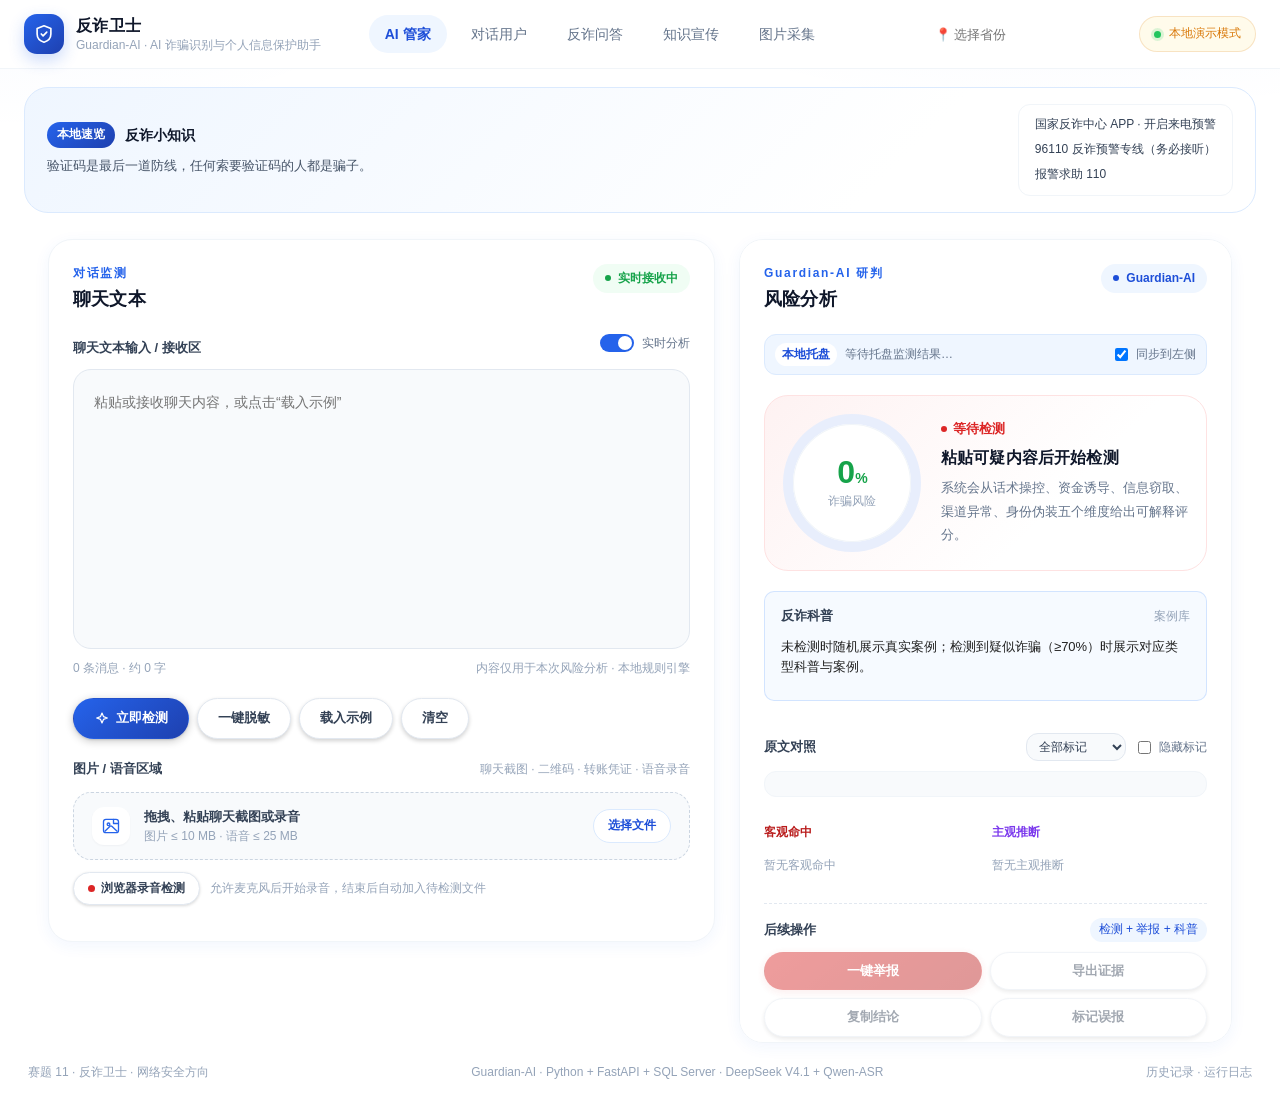
==== HTML+CSS/html/index.html @ f3ba3c8a "fix: 科普板块文字改为黑色微软雅黑,解决浅色背景白字不可读 - science-block 全部文字改用 Microsoft YaHei 黑色系(#222/#333/#444); - 案例区背景调" ====
<!DOCTYPE html>
<html lang="zh-CN">
<head>
  <meta charset="UTF-8" />
  <meta name="viewport" content="width=device-width, initial-scale=1.0" />
  <meta name="description" content="反诈卫士：面向青年与市民的 AI 诈骗识别助手，支持文本、图片、语音多模态风险研判、每日案例、反诈问答与知识宣传。" />
  <title>反诈卫士 · Guardian-AI 诈骗识别与个人信息保护助手</title>
  <link rel="stylesheet" href="../css/style.css?v=1.5.2" />
</head>

<body>
  <h1 class="visually-hidden">反诈卫士 · 诈骗风险监测与防骗学习平台</h1>

  <!-- ==================== 顶部导航栏 ==================== -->
  <header class="site-header">
    <div class="site-header__inner">
      <a class="brand" href="index.html" aria-label="反诈卫士首页">
        <span class="brand__logo" aria-hidden="true">
          <svg viewBox="0 0 24 24" fill="none" stroke="currentColor" stroke-width="1.8"
            stroke-linecap="round" stroke-linejoin="round">
            <path d="M12 3 4.5 6v6c0 4.2 3.1 7.6 7.5 9 4.4-1.4 7.5-4.8 7.5-9V6L12 3Z" />
            <path d="m9 12 2 2 4-4" />
          </svg>
        </span>
        <span class="brand__text">
          <span class="brand__name">反诈卫士</span>
          <span class="brand__slogan">Guardian-AI · AI 诈骗识别与个人信息保护助手</span>
        </span>
      </a>

      <nav class="site-nav" aria-label="主导航">
        <a class="site-nav__link site-nav__link--active" href="#monitor" data-view-link="monitor" aria-current="page">AI 管家</a>
        <a class="site-nav__link" href="#contacts" data-view-link="contacts">对话用户</a>
        <a class="site-nav__link" href="#quiz" data-view-link="quiz">反诈问答</a>
        <a class="site-nav__link" href="#knowledge" data-view-link="knowledge">知识宣传</a>
        <a class="site-nav__link" href="#images" data-view-link="images">图片采集</a>
      </nav>

      <div class="region-picker" id="region-picker">
        <input class="region-picker__input" id="region-select" list="province-list"
          placeholder="📍 选择省份" autocomplete="off" />
        <datalist id="province-list"></datalist>
        <button class="region-picker__badge is-hidden" id="region-badge" type="button" title="点击重新选择">
          <span id="region-badge-text"></span>
          <span class="region-picker__close" aria-hidden="true">✕</span>
        </button>
      </div>

      <p class="guard-status" id="guard-status">
        <span class="guard-status__dot" aria-hidden="true"></span>
        <span id="guard-status-text">实时防护中</span>
      </p>
    </div>
  </header>

  <!-- ==================== 本地反诈速览条 ==================== -->
  <section class="local-brief" aria-label="本地反诈速览">
    <div class="local-brief__inner">
      <div class="local-brief__main">
        <p class="local-brief__title">
          <span class="local-brief__badge">本地速览</span>
          <span id="local-brief-title">反诈小知识</span>
        </p>
        <p class="local-brief__desc" id="local-brief-content">正在加载反诈小知识…</p>
      </div>
      <ul class="local-brief__channels" aria-label="预警与求助渠道">
        <li>国家反诈中心 APP · 开启来电预警</li>
        <li>96110 反诈预警专线（务必接听）</li>
        <li>报警求助 110</li>
      </ul>
    </div>
  </section>

  <main class="page-main">
    <!-- ==================== 视图一：AI 管家 · 实时监测台 ==================== -->
    <section class="view is-active" id="view-monitor" aria-labelledby="chat-title">
      <div class="workspace">
        <!-- 左侧：聊天文本与图片/语音输入区 -->
        <section class="panel panel--input" aria-labelledby="chat-title">
          <header class="panel__header">
            <div class="panel__heading">
              <p class="panel__eyebrow">对话监测</p>
              <h2 class="panel__title" id="chat-title">聊天文本</h2>
            </div>
            <p class="chip chip--live">
              <span class="chip__dot" aria-hidden="true"></span>
              实时接收中
            </p>
          </header>

          <div class="chat-field">
            <div class="chat-field__meta">
              <label class="chat-field__label" for="chat-text">聊天文本输入 / 接收区</label>
              <label class="switch" for="auto-analyze">
                <input type="checkbox" id="auto-analyze" checked />
                <span class="switch__track" aria-hidden="true"></span>
                <span class="switch__text">实时分析</span>
              </label>
            </div>

            <textarea class="chat-field__input" id="chat-text" spellcheck="false" aria-describedby="chat-tips" placeholder="粘贴或接收聊天内容，或点击“载入示例”"></textarea>

            <div class="chat-field__footer" id="chat-tips">
              <span id="chat-stats">0 条消息 · 约 0 字</span>
              <span>内容仅用于本次风险分析 · 本地规则引擎</span>
            </div>
          </div>

          <div class="input-actions">
            <button class="btn btn--primary" id="analyze-btn" type="button">
              <svg viewBox="0 0 24 24" fill="none" stroke="currentColor" stroke-width="1.8"
                stroke-linecap="round" stroke-linejoin="round" aria-hidden="true">
                <path d="m12 3 2.2 5.4L20 10.5l-5.8 2.1L12 18l-2.2-5.4L4 10.5l5.8-2.1L12 3Z" />
              </svg>
              立即检测
            </button>
            <button class="btn btn--ghost" id="mask-btn" type="button" title="替换文本中的手机号、身份证、银行卡等敏感信息">
              一键脱敏
            </button>
            <button class="btn btn--ghost" id="demo-btn" type="button">载入示例</button>
            <button class="btn btn--ghost" id="clear-btn" type="button">清空</button>
          </div>

          <div class="media-field">
            <div class="media-field__head">
              <h3 class="media-field__title">图片 / 语音区域</h3>
              <p class="media-field__hint">聊天截图 · 二维码 · 转账凭证 · 语音录音</p>
            </div>

            <div class="uploader" id="uploader" tabindex="0" role="button"
              aria-label="上传图片或语音，支持拖拽、粘贴和点击选择">
              <input type="file" id="file-input" class="visually-hidden" multiple
                accept=".png,.jpg,.jpeg,.webp,.gif,.bmp,.mp3,.wav,.m4a,.aac,.ogg,.webm,.flac,.amr" />
              <span class="uploader__icon" aria-hidden="true">
                <svg viewBox="0 0 24 24" fill="none" stroke="currentColor" stroke-width="1.6"
                  stroke-linecap="round" stroke-linejoin="round">
                  <rect x="3" y="4" width="18" height="16" rx="3" />
                  <circle cx="9" cy="10" r="1.6" />
                  <path d="m5 18 5.5-5.5a2 2 0 0 1 2.8 0L19 18" />
                  <path d="M15 4v5h5" />
                </svg>
              </span>
              <span class="uploader__text">
                <strong>拖拽、粘贴聊天截图或录音</strong>
                <small>图片 ≤ 10 MB · 语音 ≤ 25 MB</small>
              </span>
              <span class="uploader__action" aria-hidden="true">选择文件</span>
            </div>

            <div class="record-row">
              <button class="btn btn--ghost btn--sm" id="record-btn" type="button">
                <span class="record-dot" aria-hidden="true"></span>
                浏览器录音检测
              </button>
              <span class="record-tip" id="record-tip">允许麦克风后开始录音，结束后自动加入待检测文件</span>
            </div>

            <div class="media-grid" id="media-grid"></div>
          </div>
        </section>

        <!-- 右侧：实时风险分析区 -->
        <aside class="panel panel--analysis" aria-labelledby="analysis-title">
          <header class="panel__header">
            <div class="panel__heading">
              <p class="panel__eyebrow">Guardian-AI 研判</p>
              <h2 class="panel__title" id="analysis-title">风险分析</h2>
            </div>
            <p class="chip chip--ai" id="engine-chip">
              <span class="chip__dot" aria-hidden="true"></span>
              <span id="engine-chip-text">Guardian-AI</span>
            </p>
          </header>

          <div class="monitor-sync-bar" id="monitor-sync-bar">
            <span class="monitor-sync-bar__label">本地托盘</span>
            <span class="monitor-sync-bar__text" id="monitor-sync-text">等待托盘监测结果…</span>
            <label class="contract-toggle">
              <input type="checkbox" id="monitor-sync-toggle" checked />
              同步到左侧
            </label>
          </div>

          <div class="risk-overview" id="risk-overview">
            <div class="risk-ring risk-ring--low" id="risk-ring" role="img" aria-label="综合诈骗风险 0%">
              <div class="risk-ring__inner">
                <strong class="risk-ring__value" id="risk-score">0<span>%</span></strong>
                <span class="risk-ring__label">诈骗风险</span>
              </div>
            </div>

            <div class="risk-summary">
              <p class="risk-summary__level" id="risk-level">
                <span class="risk-summary__dot" aria-hidden="true"></span>
                <span id="risk-level-text">等待检测</span>
              </p>
              <h3 class="risk-summary__title" id="risk-title">粘贴可疑内容后开始检测</h3>
              <p class="risk-summary__desc" id="risk-desc">
                系统会从话术操控、资金诱导、信息窃取、渠道异常、身份伪装五个维度给出可解释评分。
              </p>
            </div>
          </div>

          <section class="analysis-block science-block" id="science-block" aria-labelledby="science-title">
            <div class="analysis-block__head">
              <h3 class="analysis-block__title" id="science-title">反诈科普</h3>
              <span class="analysis-block__count" id="science-count">案例库</span>
            </div>
            <div id="science-content">
              <p class="science-block__overview" id="science-overview">未检测时随机展示真实案例；检测到疑似诈骗（≥70%）时展示对应类型科普与案例。</p>
              <div id="science-cases"></div>
            </div>
          </section>

          <section class="analysis-block" aria-labelledby="contract-title">
            <div class="analysis-block__head">
              <h3 class="analysis-block__title" id="contract-title">原文对照</h3>
              <div class="contract-tools">
                <select class="form-select form-select--compact" id="contract-filter" aria-label="筛选标记类型">
                  <option value="all">全部标记</option>
                  <option value="rule">客观命中</option>
                  <option value="ai">主观推断</option>
                </select>
                <label class="contract-toggle">
                  <input type="checkbox" id="hide-markers" />
                  隐藏标记
                </label>
              </div>
            </div>
            <div class="raw-text" id="raw-text">检测后在这里显示完整原文与标记。</div>
            <div class="contract-grid">
              <div>
                <h4 class="contract-subtitle">客观命中</h4>
                <ul class="contract-list" id="hit-list"><li class="empty-inline">暂无客观命中</li></ul>
              </div>
              <div>
                <h4 class="contract-subtitle contract-subtitle--inference">主观推断</h4>
                <ul class="contract-list" id="inference-list"><li class="empty-inline">暂无主观推断</li></ul>
              </div>
            </div>
          </section>

          <section class="action-block" aria-labelledby="actions-title">
            <div class="analysis-block__head">
              <h3 class="analysis-block__title" id="actions-title">后续操作</h3>
              <span class="action-block__badge">检测 + 举报 + 科普</span>
            </div>
            <div class="action-grid">
              <button class="btn btn--danger" id="report-btn" type="button" disabled>一键举报</button>
              <button class="btn" id="export-btn" type="button" disabled>导出证据</button>
              <button class="btn" id="copy-btn" type="button" disabled>复制结论</button>
              <button class="btn btn--ghost" id="feedback-btn" type="button" disabled>标记误报</button>
            </div>
            <p class="field-note">
              举报不会自动向官方平台提交，而是生成结构化举报材料，便于复制到 12321、国家反诈中心 App 或交给民警。
              <a class="inline-link" href="history.html">查看检测记录 →</a>
            </p>
          </section>

          <section class="analysis-block" aria-labelledby="dimensions-title">
            <div class="analysis-block__head">
              <h3 class="analysis-block__title" id="dimensions-title">Guardian-AI 评分</h3>
              <span class="analysis-block__count">满分 100</span>
            </div>
            <ul class="dimension-list" id="dimension-list">
              <li class="dimension">
                <span class="dimension__name">等待检测</span>
                <span class="dimension__bar"><i style="width: 0%"></i></span>
                <span class="dimension__score">0</span>
              </li>
            </ul>
            <p class="field-note is-hidden" id="dimension-note"></p>
          </section>

          <section class="analysis-block" aria-labelledby="keywords-title">
            <div class="analysis-block__head">
              <h3 class="analysis-block__title" id="keywords-title">高危词汇</h3>
              <span class="analysis-block__count" id="keyword-count">0 项命中</span>
            </div>
            <ul class="tag-list" id="keyword-list">
              <li class="empty-inline">暂未命中高危词汇</li>
            </ul>
          </section>

          <section class="analysis-block" aria-labelledby="images-title">
            <div class="analysis-block__head">
              <h3 class="analysis-block__title" id="images-title">多模态研判</h3>
              <span class="analysis-block__count" id="image-count">0 项</span>
            </div>
            <ul class="risk-media" id="risk-media">
              <li class="empty-inline">上传文件后展示多模态研判结果</li>
            </ul>
          </section>

          <section class="analysis-block is-hidden" id="cross-image-section" aria-labelledby="cross-image-title">
            <div class="analysis-block__head">
              <h3 class="analysis-block__title" id="cross-image-title">多图关联分析</h3>
              <span class="analysis-block__count" id="cross-image-count">0 张</span>
            </div>
            <p class="cross-image-summary" id="cross-image-summary"></p>
            <ul class="cross-image-list" id="cross-image-list"></ul>
          </section>

          <section class="analysis-block" aria-labelledby="evidence-title">
            <div class="analysis-block__head">
              <h3 class="analysis-block__title" id="evidence-title">风险证据</h3>
              <span class="analysis-block__count" id="evidence-count">0 条</span>
            </div>
            <ul class="evidence-list" id="evidence-list">
              <li class="empty-inline">检测后在这里展示命中原文与风险权重</li>
            </ul>
          </section>

          <section class="analysis-block is-hidden" id="pii-section" aria-labelledby="pii-title">
            <div class="analysis-block__head">
              <h3 class="analysis-block__title" id="pii-title">个人信息暴露</h3>
              <span class="analysis-block__count" id="pii-count">0 处</span>
            </div>
            <div class="privacy-alert">
              <strong>建议立即脱敏</strong>
              <span>以下敏感信息已经打码展示，可点击“一键脱敏”从输入框中替换。</span>
            </div>
            <ul class="pii-list" id="pii-list"></ul>
          </section>

          <section class="analysis-block is-hidden" id="link-section" aria-labelledby="links-title">
            <div class="analysis-block__head">
              <h3 class="analysis-block__title" id="links-title">可疑链接</h3>
              <span class="analysis-block__count" id="link-count">0 条</span>
            </div>
            <ul class="link-list" id="link-list"></ul>
          </section>

          <section class="analysis-block" aria-labelledby="suggestions-title">
            <div class="analysis-block__head">
              <h3 class="analysis-block__title" id="suggestions-title">处置建议</h3>
              <span class="analysis-block__count" id="suggestion-count">0 条</span>
            </div>
            <ol class="suggestion-list" id="suggestion-list">
              <li class="empty-inline">检测后给出针对性处置建议</li>
            </ol>
          </section>
        </aside>
      </div>
    </section>

    <!-- ==================== 视图三：反诈问答 ==================== -->
    <section class="view" id="view-quiz" aria-labelledby="quiz-title">
      <div class="page-head">
        <div class="page-head__heading">
          <p class="panel__eyebrow">反诈问答</p>
          <h2 class="panel__title" id="quiz-title">测一测你的防骗判断力</h2>
        </div>
        <p class="chip chip--live">
          <span class="chip__dot" aria-hidden="true"></span>
          5 道情景题 · 即时解析
        </p>
      </div>

      <div class="quiz-layout">
        <div class="panel quiz-panel">
          <div class="quiz-progress" id="quiz-progress"></div>
          <div id="quiz-list"></div>

          <div class="quiz-result" id="quiz-result" hidden>
            <p class="quiz-result__score" id="quiz-score"></p>
            <p class="quiz-result__level" id="quiz-level"></p>
            <p class="quiz-result__desc" id="quiz-desc"></p>
            <button class="btn btn--primary" type="button" id="quiz-restart">重新作答</button>
          </div>
        </div>

        <aside class="panel daily-side">
          <h3 class="panel__title daily-side__title">答题要点速记</h3>
          <ul class="side-list">
            <li class="side-list__item"><strong>不轻信</strong><p>陌生来电、私信中的身份与福利先核实。</p></li>
            <li class="side-list__item"><strong>不透露</strong><p>验证码、密码、身份证号、银行卡号不告诉他人。</p></li>
            <li class="side-list__item"><strong>不转账</strong><p>未经当面/电话核实的转账、垫付一律拒绝。</p></li>
            <li class="side-list__item"><strong>多核实</strong><p>通过官方渠道、96110 或社区民警二次确认。</p></li>
          </ul>
        </aside>
      </div>
    </section>

    <!-- ==================== 视图四：知识宣传 ==================== -->
    <section class="view" id="view-knowledge" aria-labelledby="knowledge-title">
      <div class="page-head">
        <div class="page-head__heading">
          <p class="panel__eyebrow">知识宣传</p>
          <h2 class="panel__title" id="knowledge-title">常见电信网络诈骗类型图谱</h2>
        </div>
        <p class="chip chip--ai">
          <span class="chip__dot" aria-hidden="true"></span>
          手法拆解 · 防范要点
        </p>
      </div>

      <div class="knowledge-grid" id="knowledge-grid"></div>

      <section class="panel province-panel" aria-labelledby="province-cases-title">
        <div class="province-panel__head">
          <div>
            <p class="panel__eyebrow">分省案例</p>
            <h3 class="province-panel__title" id="province-cases-title">看看你所在省份的真实案例</h3>
          </div>
          <select class="form-select province-select" id="province-select" aria-label="选择省份">
            <option value="">全部省份</option>
          </select>
        </div>
        <div class="province-case-list" id="province-case-list">
          <p class="empty-inline">正在读取分省案例…</p>
        </div>
      </section>

      <div class="knowledge-footer">
        <div class="panel principle-card">
          <h3 class="principle-card__title">牢记防骗“三不一多”</h3>
          <ul class="principle-list">
            <li>未知链接不点击</li>
            <li>陌生来电不轻信</li>
            <li>个人信息不透露</li>
            <li>转账汇款多核实</li>
          </ul>
        </div>
        <div class="panel principle-card principle-card--channels">
          <h3 class="principle-card__title">预警与求助渠道</h3>
          <ul class="principle-list principle-list--channels">
            <li>96110 反诈预警专线：接到来电请务必接听</li>
            <li>国家反诈中心 APP：开启来电预警，举报可疑信息</li>
            <li>110 报警：发现被骗立即报警并保留证据</li>
            <li>12321：举报垃圾短信、诈骗链接与不良信息</li>
          </ul>
        </div>
      </div>
    </section>

    <!-- ==================== 视图五：图片采集 ==================== -->
    <section class="view" id="view-contacts" aria-labelledby="contacts-title">
      <div class="page-head">
        <div class="page-head__heading">
          <p class="panel__eyebrow">对话用户</p>
          <h2 class="panel__title" id="contacts-title">按对方 ID 隔离的临时记录</h2>
          <p class="field-note">只保存可能含诈骗信息的当前聊天窗口数据；按对方 ID 独立存储，默认保存 1 天，可手动删除。</p>
        </div>
        <div class="contact-toolbar">
          <select class="form-select form-select--compact" id="contact-select" aria-label="选择对话用户">
            <option value="">选择更新到的用户</option>
          </select>
          <button class="btn btn--ghost btn--sm" id="refresh-contacts" type="button">刷新</button>
        </div>
      </div>
      <div class="contact-grid" id="contact-list"></div>
      <p class="empty-inline" id="contact-empty">还没有风险对话记录。</p>
    </section>

    <section class="view" id="view-images" aria-labelledby="images-title">
      <div class="page-head">
        <div class="page-head__heading">
          <p class="panel__eyebrow">图片采集</p>
          <h2 class="panel__title" id="images-title">已分析的图片</h2>
          <p class="field-note">每次图片分析完成后自动暂存到这里，仅保存在当前浏览器。</p>
        </div>
        <button class="btn btn--ghost btn--sm" id="clear-image-captures" type="button">清空采集</button>
      </div>
      <div class="image-capture-grid" id="image-capture-grid"></div>
      <p class="empty-inline" id="image-capture-empty">还没有采集到图片。上传图片或从模拟聊天发送图片后，会出现在这里。</p>
    </section>
  </main>

  <!-- ==================== 页脚 ==================== -->
  <footer class="site-footer">
    <p>赛题 11 · 反诈卫士 · 网络安全方向</p>
    <p>Guardian-AI · Python + FastAPI + SQL Server · DeepSeek V4.1 + Qwen-ASR</p>
    <p class="site-footer__links">
      <a href="history.html">历史记录</a>
      <span aria-hidden="true">·</span>
      <a href="logs.html">运行日志</a>
    </p>
  </footer>

  <!-- ==================== 举报弹窗 ==================== -->
  <div class="modal is-hidden" id="report-modal" role="dialog" aria-modal="true" aria-labelledby="report-modal-title">
    <div class="modal__backdrop" data-close="report-modal"></div>
    <div class="modal__panel">
      <header class="modal__header">
        <div>
          <p class="panel__eyebrow">生成举报材料</p>
          <h2 class="modal__title" id="report-modal-title">一键举报</h2>
        </div>
        <button class="icon-btn" type="button" data-close="report-modal" aria-label="关闭">×</button>
      </header>
      <div class="modal__body">
        <label class="form-label" for="report-channel">举报渠道</label>
        <select class="form-select" id="report-channel">
          <option value="12321">12321 网络不良与垃圾信息举报受理中心</option>
          <option value="110">拨打 110 / 就近派出所</option>
          <option value="anti_fraud_app">国家反诈中心 App</option>
          <option value="platform">聊天 / 购物平台官方客服</option>
        </select>

        <label class="form-label" for="report-note">补充说明（可选）</label>
        <textarea class="form-textarea" id="report-note" rows="3"
          placeholder="例如：对方微信号、转账金额、转账时间等"></textarea>

        <div class="report-result is-hidden" id="report-result">
          <p class="report-result__title">举报材料已生成</p>
          <p class="report-result__meta" id="report-result-meta"></p>
          <pre class="report-result__content" id="report-result-content"></pre>
          <div class="modal__actions">
            <button class="btn btn--primary btn--sm" id="copy-report-btn" type="button">复制材料</button>
            <a class="btn btn--sm btn--ghost" id="download-report-btn" href="#" target="_blank" rel="noopener">下载 TXT</a>
          </div>
        </div>
      </div>
      <footer class="modal__footer">
        <button class="btn btn--ghost" type="button" data-close="report-modal">取消</button>
        <button class="btn btn--danger" id="submit-report-btn" type="button">生成举报材料</button>
      </footer>
    </div>
  </div>

  <!-- ==================== 科普弹窗 ==================== -->
  <div class="modal is-hidden" id="knowledge-modal" role="dialog" aria-modal="true" aria-labelledby="knowledge-modal-title">
    <div class="modal__backdrop" data-close="knowledge-modal"></div>
    <div class="modal__panel">
      <header class="modal__header">
        <div>
          <p class="panel__eyebrow" id="knowledge-modal-category">反诈科普</p>
          <h2 class="modal__title" id="knowledge-modal-title">安全知识</h2>
        </div>
        <button class="icon-btn" type="button" data-close="knowledge-modal" aria-label="关闭">×</button>
      </header>
      <div class="modal__body">
        <p class="knowledge-detail" id="knowledge-modal-content"></p>
      </div>
    </div>
  </div>

  <!-- ==================== 图片放大查看 ==================== -->
  <div class="modal is-hidden" id="image-modal" role="dialog" aria-modal="true" aria-labelledby="image-modal-title">
    <div class="modal__backdrop" data-close="image-modal"></div>
    <div class="modal__panel image-modal__panel">
      <header class="modal__header">
        <div>
          <p class="panel__eyebrow">图片预览</p>
          <h2 class="modal__title" id="image-modal-title">上传图片</h2>
        </div>
        <button class="icon-btn" type="button" data-close="image-modal" aria-label="关闭">×</button>
      </header>
      <div class="image-modal__body">
        <img class="image-modal__img" id="image-modal-img" alt="上传图片放大预览" />
      </div>
    </div>
  </div>

  <div class="toast is-hidden" id="toast" role="status" aria-live="polite"></div>

  <script src="../js/api.js?v=1.5.2"></script>
  <script src="../js/app.js?v=1.5.2"></script>
</body>
</html>
---- HTML+CSS/css/style.css ----
/* ==========================================================================
   反诈卫士 · AI 诈骗识别与个人信息保护助手
   风格：简约蓝色 / 圆润 UI / 居中规整
   说明：基础字号 14px，字体优先使用微软雅黑
   ========================================================================== */

/* --------------------------------------------------------------------------
   1. 设计变量
   -------------------------------------------------------------------------- */
:root {
  /* 字体 */
  --font-base: "Microsoft YaHei", "微软雅黑", "PingFang SC",
    "Hiragino Sans GB", "Noto Sans SC", Arial, sans-serif;

  /* 蓝色主色 */
  --blue-600: #2563eb;
  --blue-700: #1d4ed8;
  --blue-800: #1e40af;
  --blue-100: #dbeafe;
  --blue-50: #eff6ff;

  /* 中性色 */
  --white: #ffffff;
  --gray-900: #0f172a;
  --gray-700: #334155;
  --gray-600: #475569;
  --gray-500: #64748b;
  --gray-400: #94a3b8;
  --gray-300: #cbd5e1;
  --gray-200: #e2e8f0;
  --gray-100: #f1f5f9;
  --gray-50: #f8fafc;

  /* 语义色（仅用于风险提示） */
  --red-600: #dc2626;
  --red-700: #b91c1c;
  --red-100: #fee2e2;
  --red-50: #fef2f2;
  --amber-600: #d97706;
  --amber-50: #fffbeb;
  --green-500: #22c55e;
  --green-600: #16a34a;
  --green-50: #f0fdf4;

  /* 圆角 */
  --radius-sm: 8px;
  --radius-md: 12px;
  --radius-lg: 18px;
  --radius-xl: 24px;
  --radius-pill: 999px;

  /* 阴影 */
  --shadow-sm: 0 1px 2px rgba(15, 23, 42, 0.04);
  --shadow-md: 0 4px 16px rgba(37, 99, 235, 0.06);
  --shadow-lg: 0 12px 32px rgba(37, 99, 235, 0.08);

  /* 布局 */
  --page-width: 1360px;
  --page-gutter: 24px;
  --header-height: 68px;
}

/* --------------------------------------------------------------------------
   2. 基础重置
   -------------------------------------------------------------------------- */
*,
*::before,
*::after {
  box-sizing: border-box;
}

html {
  font-size: 14px;
  -webkit-text-size-adjust: 100%;
}

body {
  min-height: 100vh;
  margin: 0;
  font-family: var(--font-base);
  font-size: 14px;
  line-height: 1.6;
  color: var(--gray-700);
  background-color: var(--white);
  background-image:
    radial-gradient(900px 420px at 85% -180px, rgba(37, 99, 235, 0.08), transparent 70%),
    radial-gradient(700px 360px at 0% -120px, rgba(37, 99, 235, 0.05), transparent 70%);
  background-repeat: no-repeat;
}

h1,
h2,
h3,
p,
figure,
figcaption,
ul {
  margin: 0;
}

ul {
  padding: 0;
  list-style: none;
}

a {
  color: inherit;
  text-decoration: none;
}

a:focus-visible,
.uploader:focus-visible {
  outline: 2px solid var(--blue-600);
  outline-offset: 3px;
}

button,
textarea {
  font: inherit;
}

svg {
  display: block;
  width: 100%;
  height: 100%;
}

/* 视觉隐藏（仍可被读屏软件读取） */
.visually-hidden {
  position: absolute;
  width: 1px;
  height: 1px;
  padding: 0;
  margin: -1px;
  overflow: hidden;
  clip: rect(0 0 0 0);
  white-space: nowrap;
  border: 0;
}

/* --------------------------------------------------------------------------
   3. 顶部导航栏
   -------------------------------------------------------------------------- */
.site-header {
  position: sticky;
  top: 0;
  z-index: 50;
  background-color: rgba(255, 255, 255, 0.88);
  border-bottom: 1px solid var(--gray-100);
  backdrop-filter: blur(14px);
  -webkit-backdrop-filter: blur(14px);
}

.site-header__inner {
  display: flex;
  align-items: center;
  gap: 48px;
  width: min(var(--page-width), 100% - var(--page-gutter) * 2);
  min-height: var(--header-height);
  margin: 0 auto;
}

/* 品牌标识 */
.brand {
  display: flex;
  align-items: center;
  gap: 12px;
  flex-shrink: 0;
  border-radius: var(--radius-md);
}

.brand__logo {
  display: grid;
  place-items: center;
  width: 40px;
  height: 40px;
  padding: 9px;
  color: var(--white);
  background: linear-gradient(140deg, var(--blue-600), var(--blue-800));
  border-radius: 13px;
  box-shadow: 0 6px 16px rgba(37, 99, 235, 0.24);
}

.brand__text {
  display: flex;
  flex-direction: column;
  line-height: 1.25;
}

.brand__name {
  font-size: 16px;
  font-weight: 700;
  letter-spacing: 0.02em;
  color: var(--gray-900);
}

.brand__slogan {
  margin-top: 2px;
  font-size: 12px;
  color: var(--gray-400);
}

/* 导航菜单 */
.site-nav {
  display: flex;
  align-items: center;
  gap: 8px;
}

.site-nav__link {
  padding: 8px 16px;
  font-size: 14px;
  color: var(--gray-500);
  border-radius: var(--radius-pill);
  transition: color 0.2s ease, background-color 0.2s ease;
}

.site-nav__link:hover {
  color: var(--blue-700);
  background-color: var(--blue-50);
}

.site-nav__link--active {
  font-weight: 600;
  color: var(--blue-700);
  background-color: var(--blue-50);
}

/* 防护状态 */
.guard-status {
  display: flex;
  align-items: center;
  gap: 8px;
  margin-left: auto;
  padding: 7px 14px;
  font-size: 12px;
  color: var(--green-600);
  background-color: var(--green-50);
  border: 1px solid rgba(22, 163, 74, 0.15);
  border-radius: var(--radius-pill);
}

.guard-status__dot {
  width: 7px;
  height: 7px;
  background-color: var(--green-500);
  border-radius: 50%;
  box-shadow: 0 0 0 3px rgba(34, 197, 94, 0.16);
  animation: pulse 2.4s ease-in-out infinite;
}

/* --------------------------------------------------------------------------
   4. 工作区布局
   -------------------------------------------------------------------------- */
.workspace {
  display: grid;
  grid-template-columns: minmax(0, 1.15fr) minmax(380px, 0.85fr);
  gap: 24px;
  align-items: stretch;
  width: min(var(--page-width), 100% - var(--page-gutter) * 2);
  margin: 26px auto 0;
}

/* --------------------------------------------------------------------------
   5. 通用面板
   -------------------------------------------------------------------------- */
.panel {
  display: flex;
  flex-direction: column;
  gap: 20px;
  padding: 24px;
  background-color: var(--white);
  border: 1px solid var(--gray-100);
  border-radius: var(--radius-xl);
  box-shadow: var(--shadow-md);
}

.panel__header {
  display: flex;
  align-items: flex-start;
  justify-content: space-between;
  gap: 16px;
}

.panel__eyebrow {
  margin-bottom: 2px;
  font-size: 12px;
  font-weight: 600;
  letter-spacing: 0.14em;
  color: var(--blue-600);
}

.panel__title {
  font-size: 18px;
  font-weight: 700;
  letter-spacing: 0.01em;
  color: var(--gray-900);
}

/* 状态胶囊 */
.chip {
  display: inline-flex;
  align-items: center;
  gap: 7px;
  flex-shrink: 0;
  padding: 5px 12px;
  font-size: 12px;
  font-weight: 600;
  border-radius: var(--radius-pill);
}

.chip__dot {
  width: 6px;
  height: 6px;
  background-color: currentColor;
  border-radius: 50%;
  animation: pulse 2.4s ease-in-out infinite;
}

.chip--live {
  color: var(--green-600);
  background-color: var(--green-50);
}

.chip--ai {
  color: var(--blue-700);
  background-color: var(--blue-50);
}

/* --------------------------------------------------------------------------
   6. 聊天文本区
   -------------------------------------------------------------------------- */
.chat-field {
  display: flex;
  flex: 1;
  flex-direction: column;
  gap: 10px;
  min-height: 0;
}

.chat-field__meta {
  display: flex;
  align-items: baseline;
  justify-content: space-between;
  gap: 12px;
}

.chat-field__label {
  font-size: 13px;
  font-weight: 600;
  color: var(--gray-700);
}

.chat-field__hint {
  font-size: 12px;
  color: var(--gray-400);
}

.chat-field__input {
  flex: 1;
  width: 100%;
  min-height: 280px;
  padding: 18px 20px;
  font-size: 14px;
  line-height: 2;
  color: var(--gray-700);
  background-color: var(--gray-50);
  border: 1px solid var(--gray-200);
  border-radius: var(--radius-lg);
  outline: none;
  resize: none;
  transition: border-color 0.2s ease, background-color 0.2s ease,
    box-shadow 0.2s ease;
}

.chat-field__input:hover {
  border-color: var(--gray-300);
}

.chat-field__input:focus {
  background-color: var(--white);
  border-color: var(--blue-600);
  box-shadow: 0 0 0 4px rgba(37, 99, 235, 0.1);
}

.chat-field__footer {
  display: flex;
  justify-content: space-between;
  gap: 12px;
  font-size: 12px;
  color: var(--gray-400);
}

/* --------------------------------------------------------------------------
   7. 图片区域
   -------------------------------------------------------------------------- */
.media-field {
  display: flex;
  flex-direction: column;
  gap: 12px;
}

.media-field__head {
  display: flex;
  align-items: baseline;
  justify-content: space-between;
  gap: 12px;
}

.media-field__title {
  font-size: 13px;
  font-weight: 600;
  color: var(--gray-700);
}

.media-field__hint {
  font-size: 12px;
  color: var(--gray-400);
}

/* 上传占位区 */
.uploader {
  display: flex;
  align-items: center;
  gap: 14px;
  padding: 14px 18px;
  cursor: pointer;
  background-color: var(--gray-50);
  border: 1px dashed var(--gray-300);
  border-radius: var(--radius-lg);
  transition: border-color 0.2s ease, background-color 0.2s ease;
}

.uploader:hover {
  background-color: var(--blue-50);
  border-color: var(--blue-600);
}

.uploader__icon {
  display: grid;
  place-items: center;
  flex-shrink: 0;
  width: 38px;
  height: 38px;
  padding: 9px;
  color: var(--blue-600);
  background-color: var(--white);
  border-radius: var(--radius-md);
  box-shadow: var(--shadow-sm);
}

.uploader__text {
  display: flex;
  flex-direction: column;
  gap: 1px;
  line-height: 1.5;
}

.uploader__text strong {
  font-size: 13px;
  font-weight: 600;
  color: var(--gray-700);
}

.uploader__text small {
  font-size: 12px;
  color: var(--gray-400);
}

.uploader__action {
  flex-shrink: 0;
  margin-left: auto;
  padding: 6px 14px;
  font-size: 12px;
  font-weight: 600;
  color: var(--blue-700);
  background-color: var(--white);
  border: 1px solid var(--blue-100);
  border-radius: var(--radius-pill);
}

/* 图片卡片列表 */
.media-grid {
  display: grid;
  grid-template-columns: repeat(3, minmax(0, 1fr));
  gap: 12px;
}

.media-card {
  overflow: hidden;
  background-color: var(--white);
  border: 1px solid var(--gray-100);
  border-radius: var(--radius-md);
  transition: border-color 0.2s ease, transform 0.2s ease;
}

.media-card:hover {
  border-color: var(--blue-100);
  transform: translateY(-2px);
}

.media-card__preview {
  display: grid;
  place-items: center;
  gap: 4px;
  height: 92px;
  overflow: hidden;
  border-bottom: 1px solid var(--gray-100);
}

.media-card__caption {
  display: flex;
  align-items: center;
  justify-content: space-between;
  gap: 8px;
  padding: 8px 10px;
}

.media-card__name {
  overflow: hidden;
  font-size: 13px;
  color: var(--gray-600);
  text-overflow: ellipsis;
  white-space: nowrap;
}

/* 图片缩略图：转账截图 */
.media-card__preview--transfer {
  background: linear-gradient(150deg, #fef2f2, #fee2e2);
}

.mock-pill {
  padding: 2px 8px;
  font-size: 9px;
  color: var(--red-700);
  background-color: rgba(255, 255, 255, 0.86);
  border-radius: var(--radius-pill);
}

.mock-amount {
  font-size: 19px;
  font-weight: 700;
  letter-spacing: -0.02em;
  color: var(--red-700);
}

/* 图片缩略图：二维码 */
.media-card__preview--qr {
  background: linear-gradient(150deg, var(--blue-50), var(--blue-100));
}

.mock-qr {
  width: 48px;
  height: 48px;
  background-image: repeating-conic-gradient(var(--gray-900) 0% 25%, var(--white) 0% 50%);
  background-size: 11px 11px;
  border: 4px solid var(--white);
  border-radius: 4px;
  box-shadow: var(--shadow-sm);
}

.mock-qr__label {
  font-size: 9px;
  color: var(--blue-800);
}

/* 图片缩略图：客服名片 */
.media-card__preview--profile {
  display: flex;
  align-items: center;
  gap: 10px;
  background: linear-gradient(150deg, var(--white), var(--gray-100));
}

.mock-avatar {
  display: grid;
  place-items: center;
  width: 34px;
  height: 34px;
  font-size: 13px;
  color: var(--white);
  background: linear-gradient(140deg, var(--blue-600), var(--blue-800));
  border-radius: 50%;
}

.mock-lines {
  display: flex;
  flex-direction: column;
  gap: 5px;
}

.mock-lines i {
  display: block;
  width: 54px;
  height: 5px;
  background-color: var(--gray-300);
  border-radius: var(--radius-pill);
}

.mock-lines i:nth-child(2) {
  width: 40px;
  background-color: var(--gray-200);
}

.mock-lines i:nth-child(3) {
  width: 46px;
  background-color: var(--gray-200);
}

/* 标签 */
.tag {
  display: inline-flex;
  align-items: center;
  flex-shrink: 0;
  padding: 3px 9px;
  font-size: 12px;
  font-weight: 500;
  border-radius: var(--radius-pill);
}

.tag--danger {
  color: var(--red-700);
  background-color: var(--red-50);
}

.tag--warn {
  color: var(--amber-600);
  background-color: var(--amber-50);
}

.tag--neutral {
  color: var(--gray-500);
  background-color: var(--gray-100);
}

/* --------------------------------------------------------------------------
   8. 风险分析区
   -------------------------------------------------------------------------- */
/* 风险总分 */
.risk-overview {
  display: flex;
  align-items: center;
  gap: 20px;
  padding: 18px;
  background: linear-gradient(135deg, var(--red-50), var(--white) 65%);
  border: 1px solid var(--red-100);
  border-radius: var(--radius-xl);
}

.risk-ring {
  --score: 87;

  display: flex;
  flex-shrink: 0;
  align-items: center;
  justify-content: center;
  width: 138px;
  height: 138px;
  padding: 10px;
  background: conic-gradient(var(--red-600) calc(var(--score) * 1%), #e8eefc 0);
  border-radius: 50%;
}

.risk-ring__inner {
  display: flex;
  flex-direction: column;
  align-items: center;
  justify-content: center;
  width: 100%;
  height: 100%;
  background-color: var(--white);
  border-radius: 50%;
  box-shadow: inset 0 0 0 1px var(--gray-100);
}

.risk-ring__value {
  font-size: 32px;
  font-weight: 700;
  line-height: 1.1;
  letter-spacing: -0.03em;
  color: var(--red-600);
}

.risk-ring__value span {
  margin-left: 1px;
  font-size: 14px;
  font-weight: 600;
}

.risk-ring__label {
  margin-top: 2px;
  font-size: 12px;
  color: var(--gray-400);
}

/* 风险结论 */
.risk-summary {
  min-width: 0;
}

.risk-summary__level {
  display: flex;
  align-items: center;
  gap: 6px;
  font-size: 13px;
  font-weight: 600;
  color: var(--red-600);
}

.risk-summary__dot {
  width: 6px;
  height: 6px;
  background-color: var(--red-600);
  border-radius: 50%;
}

.risk-summary__title {
  margin-top: 6px;
  font-size: 16px;
  font-weight: 700;
  line-height: 1.55;
  letter-spacing: 0.01em;
  color: var(--gray-900);
  text-wrap: balance;
}

.risk-summary__desc {
  margin-top: 6px;
  font-size: 13px;
  line-height: 1.8;
  color: var(--gray-500);
}

/* 分析子区块 */
.analysis-block {
  display: flex;
  flex-direction: column;
  gap: 10px;
}

.analysis-block__head {
  display: flex;
  align-items: center;
  justify-content: space-between;
  gap: 12px;
}

.analysis-block__title {
  font-size: 13px;
  font-weight: 600;
  color: var(--gray-700);
}

.analysis-block__count {
  font-size: 12px;
  color: var(--gray-400);
}

.tag-list {
  display: flex;
  flex-wrap: wrap;
  gap: 8px;
}

.tag-list .tag {
  padding: 5px 12px;
  font-size: 13px;
}

/* 高风险图片列表 */
.risk-media {
  display: flex;
  flex-direction: column;
  gap: 8px;
}

.risk-media__item {
  display: flex;
  align-items: center;
  gap: 12px;
  padding: 10px 12px;
  background-color: var(--gray-50);
  border: 1px solid var(--gray-100);
  border-radius: var(--radius-md);
}

.risk-media__preview {
  display: grid;
  place-items: center;
  flex-shrink: 0;
  width: 54px;
  height: 42px;
  overflow: hidden;
  font-size: 18px;
  font-weight: 700;
  color: var(--red-700);
  border-radius: var(--radius-sm);
}

.risk-media__preview--transfer {
  background-color: var(--red-100);
}

.risk-media__preview--qr {
  background-image: repeating-conic-gradient(var(--gray-900) 0% 25%, var(--white) 0% 50%);
  background-size: 9px 9px;
  border: 3px solid var(--white);
  box-shadow: 0 0 0 1px var(--gray-200);
}

.risk-media__info {
  display: flex;
  flex: 1;
  flex-direction: column;
  gap: 1px;
  min-width: 0;
}

.risk-media__info strong {
  font-size: 13px;
  font-weight: 600;
  color: var(--gray-700);
}

.risk-media__info small {
  overflow: visible;
  font-size: 12px;
  line-height: 1.65;
  color: var(--gray-400);
  text-overflow: clip;
  white-space: normal;
  overflow-wrap: anywhere;
  word-break: break-word;
}

.risk-media__score {
  flex-shrink: 0;
  font-size: 13px;
  font-weight: 700;
  color: var(--red-600);
}

/* --------------------------------------------------------------------------
   9. 后续操作预留区
   -------------------------------------------------------------------------- */
.reserved {
  display: flex;
  flex: 1;
  flex-direction: column;
  gap: 12px;
  min-height: 300px;
}

.reserved__head {
  display: flex;
  align-items: center;
  justify-content: space-between;
  gap: 12px;
}

.reserved__title {
  font-size: 13px;
  font-weight: 600;
  color: var(--gray-700);
}

.reserved__badge {
  padding: 2px 9px;
  font-size: 12px;
  color: var(--blue-700);
  background-color: var(--blue-50);
  border-radius: var(--radius-pill);
}

.reserved__canvas {
  display: flex;
  flex: 1;
  flex-direction: column;
  align-items: center;
  justify-content: center;
  gap: 6px;
  padding: 24px;
  text-align: center;
  background-color: var(--gray-50);
  background-image: radial-gradient(var(--gray-200) 1px, transparent 1px);
  background-size: 18px 18px;
  border: 1px dashed var(--gray-300);
  border-radius: var(--radius-xl);
}

.reserved__icon {
  display: grid;
  place-items: center;
  width: 40px;
  height: 40px;
  padding: 10px;
  margin-bottom: 2px;
  color: var(--blue-600);
  background-color: var(--white);
  border-radius: 50%;
  box-shadow: var(--shadow-sm);
}

.reserved__hint {
  font-size: 13px;
  font-weight: 600;
  color: var(--gray-500);
}

.reserved__sub {
  font-size: 12px;
  color: var(--gray-400);
}

/* --------------------------------------------------------------------------
   10. 页脚
   -------------------------------------------------------------------------- */
.site-footer {
  display: flex;
  align-items: center;
  justify-content: space-between;
  gap: 16px;
  width: min(var(--page-width), 100% - var(--page-gutter) * 2);
  padding: 20px 4px 32px;
  margin: 0 auto;
  font-size: 12px;
  color: var(--gray-400);
}

/* --------------------------------------------------------------------------
   11. 动画
   -------------------------------------------------------------------------- */
@keyframes pulse {
  0%,
  100% {
    opacity: 1;
    transform: scale(1);
  }

  50% {
    opacity: 0.55;
    transform: scale(0.86);
  }
}

/* --------------------------------------------------------------------------
   12. 响应式适配
   -------------------------------------------------------------------------- */
@media (max-width: 1120px) {
  .workspace {
    grid-template-columns: minmax(0, 1fr);
  }

  .risk-overview {
    align-items: flex-start;
  }
}

@media (max-width: 820px) {
  .site-header__inner {
    gap: 20px;
  }

  .brand__slogan {
    display: none;
  }

  .site-nav {
    gap: 2px;
  }

  .site-nav__link {
    padding: 7px 12px;
  }

  .guard-status {
    padding: 6px 10px;
    font-size: 11px;
  }
}

@media (max-width: 640px) {
  :root {
    --page-gutter: 14px;
  }

  .site-header__inner {
    flex-wrap: wrap;
    gap: 10px;
    padding: 12px 0;
  }

  .brand {
    margin-right: auto;
  }

  .site-nav {
    order: 3;
    width: 100%;
    justify-content: space-between;
    padding-top: 2px;
    border-top: 1px solid var(--gray-100);
  }

  .site-nav__link {
    flex: 1;
    text-align: center;
  }

  .workspace {
    gap: 16px;
    margin-top: 16px;
  }

  .panel {
    gap: 16px;
    padding: 18px;
    border-radius: var(--radius-lg);
  }

  .risk-overview {
    flex-direction: column;
    align-items: center;
    text-align: center;
    gap: 16px;
  }

  .risk-summary__level {
    justify-content: center;
  }

  .media-grid {
    grid-template-columns: repeat(2, minmax(0, 1fr));
  }

  .chat-field__input {
    min-height: 220px;
  }

  .site-footer {
    flex-direction: column;
    align-items: flex-start;
    gap: 4px;
    padding-bottom: 24px;
  }
}

@media (max-width: 420px) {
  .brand__name {
    font-size: 15px;
  }

  .guard-status {
    font-size: 0;
  }

  .guard-status__dot {
    margin: 0;
  }

  .media-grid {
    grid-template-columns: minmax(0, 1fr);
  }

  .uploader {
    flex-wrap: wrap;
  }

  .uploader__action {
    width: 100%;
    margin-left: 0;
    text-align: center;
  }
}

/* --------------------------------------------------------------------------
   13. 无障碍：减少动效
   -------------------------------------------------------------------------- */
@media (prefers-reduced-motion: reduce) {
  *,
  *::before,
  *::after {
    animation-duration: 0.01ms !important;
    animation-iteration-count: 1 !important;
    transition-duration: 0.01ms !important;
  }
}

/* ==========================================================================
   14. 多板块视图与铜川本地化扩展
   ========================================================================== */

/* 本地反诈速览条 */
.local-brief {
  width: min(var(--page-width), 100% - var(--page-gutter) * 2);
  margin: 18px auto 0;
  background: linear-gradient(135deg, var(--blue-50), #ffffff 70%);
  border: 1px solid var(--blue-100);
  border-radius: var(--radius-xl);
}

.local-brief__inner {
  display: flex;
  align-items: center;
  justify-content: space-between;
  gap: 20px;
  padding: 16px 22px;
}

.local-brief__title {
  display: flex;
  align-items: center;
  gap: 10px;
  font-size: 14px;
  font-weight: 700;
  color: var(--gray-900);
}

.local-brief__badge {
  flex-shrink: 0;
  padding: 3px 10px;
  font-size: 12px;
  font-weight: 600;
  color: var(--white);
  background: linear-gradient(140deg, var(--blue-600), var(--blue-800));
  border-radius: var(--radius-pill);
}

.local-brief__desc {
  margin-top: 6px;
  font-size: 13px;
  line-height: 1.8;
  color: var(--gray-600);
}

.local-brief__desc strong {
  color: var(--red-700);
}

.local-brief__channels {
  display: flex;
  flex-direction: column;
  gap: 6px;
  flex-shrink: 0;
  padding: 10px 16px;
  background-color: var(--white);
  border: 1px solid var(--gray-100);
  border-radius: var(--radius-md);
  font-size: 12px;
  color: var(--gray-700);
}

/* 页面主区与视图切换 */
.page-main {
  width: min(var(--page-width), 100% - var(--page-gutter) * 2);
  margin: 22px auto 0;
}

.view {
  display: none;
}

.view.is-active {
  display: block;
  animation: view-fade 0.25s ease;
}

@keyframes view-fade {
  from { opacity: 0; transform: translateY(6px); }
  to { opacity: 1; transform: translateY(0); }
}

.page-head {
  display: flex;
  align-items: flex-start;
  justify-content: space-between;
  gap: 16px;
  margin-bottom: 18px;
}

/* 通用按钮 */
.btn {
  display: inline-flex;
  align-items: center;
  justify-content: center;
  gap: 6px;
  padding: 9px 20px;
  font-size: 13px;
  font-weight: 600;
  border: 1px solid transparent;
  border-radius: var(--radius-pill);
  cursor: pointer;
  transition: background-color 0.2s ease, border-color 0.2s ease, transform 0.15s ease;
}

.btn--primary {
  color: var(--white);
  background: linear-gradient(140deg, var(--blue-600), var(--blue-800));
  box-shadow: 0 4px 12px rgba(37, 99, 235, 0.22);
}

.btn--primary:hover {
  transform: translateY(-1px);
}

.btn--ghost {
  color: var(--blue-700);
  background-color: var(--white);
  border-color: var(--blue-100);
}

/* ---------------- 每日一反诈 ---------------- */
.daily-layout {
  display: grid;
  grid-template-columns: minmax(0, 1.5fr) minmax(320px, 0.7fr);
  gap: 24px;
  align-items: start;
}

.daily-card {
  gap: 16px;
}

.daily-card__meta {
  display: flex;
  flex-wrap: wrap;
  align-items: center;
  gap: 8px;
}

.daily-card__date {
  margin-left: auto;
  font-size: 12px;
  color: var(--gray-400);
}

.daily-card__title {
  font-size: 19px;
  font-weight: 700;
  line-height: 1.5;
  color: var(--gray-900);
}

.daily-card__section {
  display: flex;
  flex-direction: column;
  gap: 8px;
}

.daily-card__subtitle {
  font-size: 13px;
  font-weight: 600;
  color: var(--blue-700);
}

.daily-card__text {
  font-size: 14px;
  line-height: 1.9;
  color: var(--gray-700);
}

.daily-steps {
  display: flex;
  flex-direction: column;
  gap: 10px;
  padding-left: 0;
  list-style: none;
  counter-reset: step;
}

.daily-steps li {
  display: flex;
  gap: 10px;
  font-size: 13px;
  line-height: 1.8;
  color: var(--gray-700);
}

.daily-steps li::before {
  counter-increment: step;
  content: counter(step);
  flex-shrink: 0;
  display: grid;
  place-items: center;
  width: 22px;
  height: 22px;
  margin-top: 2px;
  font-size: 12px;
  font-weight: 700;
  color: var(--blue-700);
  background-color: var(--blue-50);
  border-radius: 50%;
}

.daily-card__tips {
  padding: 14px 16px;
  font-size: 13px;
  line-height: 1.8;
  color: var(--red-700);
  background-color: var(--red-50);
  border: 1px solid var(--red-100);
  border-radius: var(--radius-md);
}

.daily-card__actions {
  display: flex;
  align-items: center;
  justify-content: space-between;
  gap: 12px;
  margin-top: 4px;
}

.daily-card__counter {
  font-size: 12px;
  color: var(--gray-400);
}

/* 侧边提醒列表 */
.daily-side {
  gap: 14px;
}

.daily-side__title {
  font-size: 15px;
}

.side-list {
  display: flex;
  flex-direction: column;
  gap: 14px;
}

.side-list__item {
  padding: 12px 14px;
  background-color: var(--gray-50);
  border: 1px solid var(--gray-100);
  border-radius: var(--radius-md);
}

.side-list__item strong {
  display: block;
  font-size: 13px;
  color: var(--gray-900);
}

.side-list__item p {
  margin-top: 4px;
  font-size: 12px;
  line-height: 1.7;
  color: var(--gray-500);
}

.side-list__item--warn {
  background-color: var(--red-50);
  border-color: var(--red-100);
}

.side-list__item--warn p {
  color: var(--red-700);
}

/* ---------------- 反诈问答 ---------------- */
.quiz-layout {
  display: grid;
  grid-template-columns: minmax(0, 1.5fr) minmax(320px, 0.7fr);
  gap: 24px;
  align-items: start;
}

.quiz-progress {
  margin-bottom: 6px;
  font-size: 12px;
  color: var(--gray-400);
}

.quiz-question {
  padding: 18px 0;
  border-bottom: 1px solid var(--gray-100);
}

.quiz-question:last-of-type {
  border-bottom: none;
}

.quiz-question__title {
  font-size: 15px;
  font-weight: 600;
  line-height: 1.7;
  color: var(--gray-900);
}

.quiz-options {
  display: flex;
  flex-direction: column;
  gap: 10px;
  margin-top: 12px;
}

.quiz-option {
  display: flex;
  align-items: flex-start;
  gap: 10px;
  width: 100%;
  padding: 12px 14px;
  font-size: 13px;
  line-height: 1.7;
  text-align: left;
  color: var(--gray-700);
  background-color: var(--gray-50);
  border: 1px solid var(--gray-200);
  border-radius: var(--radius-md);
  cursor: pointer;
  transition: border-color 0.2s ease, background-color 0.2s ease;
}

.quiz-option:hover:not(:disabled) {
  border-color: var(--blue-600);
  background-color: var(--blue-50);
}

.quiz-option:disabled {
  cursor: default;
}

.quiz-option__mark {
  flex-shrink: 0;
  display: grid;
  place-items: center;
  width: 22px;
  height: 22px;
  font-size: 12px;
  font-weight: 700;
  color: var(--gray-500);
  background-color: var(--white);
  border: 1px solid var(--gray-300);
  border-radius: 50%;
}

.quiz-option--correct {
  background-color: var(--green-50);
  border-color: var(--green-600);
  color: var(--green-600);
}

.quiz-option--correct .quiz-option__mark {
  color: var(--white);
  background-color: var(--green-600);
  border-color: var(--green-600);
}

.quiz-option--wrong {
  background-color: var(--red-50);
  border-color: var(--red-600);
  color: var(--red-700);
}

.quiz-option--wrong .quiz-option__mark {
  color: var(--white);
  background-color: var(--red-600);
  border-color: var(--red-600);
}

.quiz-feedback {
  display: none;
  margin-top: 10px;
  padding: 10px 14px;
  font-size: 12px;
  line-height: 1.8;
  border-radius: var(--radius-md);
}

.quiz-feedback--show {
  display: block;
}

.quiz-feedback--ok {
  color: var(--green-600);
  background-color: var(--green-50);
}

.quiz-feedback--no {
  color: var(--red-700);
  background-color: var(--red-50);
}

.quiz-result {
  display: flex;
  flex-direction: column;
  align-items: center;
  gap: 8px;
  padding: 28px 20px;
  text-align: center;
  background-color: var(--blue-50);
  border: 1px solid var(--blue-100);
  border-radius: var(--radius-xl);
}

.quiz-result__score {
  font-size: 30px;
  font-weight: 700;
  letter-spacing: -0.02em;
  color: var(--blue-700);
}

.quiz-result__level {
  font-size: 15px;
  font-weight: 600;
  color: var(--gray-900);
}

.quiz-result__desc {
  max-width: 420px;
  font-size: 13px;
  line-height: 1.8;
  color: var(--gray-500);
}

.quiz-result .btn {
  margin-top: 10px;
}

/* ---------------- 知识宣传 ---------------- */
.knowledge-grid {
  display: grid;
  grid-template-columns: repeat(4, minmax(0, 1fr));
  gap: 18px;
}

.know-card {
  display: flex;
  flex-direction: column;
  gap: 10px;
  padding: 20px;
  background-color: var(--white);
  border: 1px solid var(--gray-100);
  border-radius: var(--radius-lg);
  box-shadow: var(--shadow-sm);
  transition: transform 0.2s ease, border-color 0.2s ease;
}

.know-card:hover {
  transform: translateY(-3px);
  border-color: var(--blue-100);
}

.know-card__index {
  display: grid;
  place-items: center;
  width: 36px;
  height: 36px;
  font-size: 15px;
  font-weight: 700;
  color: var(--blue-700);
  background-color: var(--blue-50);
  border-radius: var(--radius-md);
}

.know-card__title {
  font-size: 15px;
  font-weight: 700;
  color: var(--gray-900);
}

.know-card__group {
  font-size: 12px;
  color: var(--amber-600);
}

.know-card__text {
  font-size: 12px;
  line-height: 1.8;
  color: var(--gray-600);
}

.know-card__tip {
  margin-top: auto;
  padding-top: 10px;
  font-size: 12px;
  line-height: 1.7;
  color: var(--blue-800);
  border-top: 1px dashed var(--gray-200);
}

.know-card__tip strong {
  color: var(--blue-700);
}

.knowledge-footer {
  display: grid;
  grid-template-columns: repeat(2, minmax(0, 1fr));
  gap: 18px;
  margin-top: 24px;
}

.principle-card {
  gap: 14px;
}

.principle-card__title {
  font-size: 15px;
  font-weight: 700;
  color: var(--gray-900);
}

.principle-list {
  display: grid;
  grid-template-columns: repeat(2, minmax(0, 1fr));
  gap: 10px;
}

.principle-list li {
  padding: 10px 14px;
  font-size: 13px;
  color: var(--gray-700);
  background-color: var(--gray-50);
  border-radius: var(--radius-md);
}

.principle-list--channels li {
  grid-column: span 1;
  font-size: 12px;
  line-height: 1.7;
}

/* 页脚补充链接 */
.site-footer__links a {
  color: var(--gray-400);
}

.site-footer__links a:hover {
  color: var(--blue-700);
}

/* --------------------------------------------------------------------------
   15. 扩展板块响应式适配
   -------------------------------------------------------------------------- */
@media (max-width: 1120px) {
  .daily-layout,
  .quiz-layout {
    grid-template-columns: minmax(0, 1fr);
  }

  .knowledge-grid {
    grid-template-columns: repeat(2, minmax(0, 1fr));
  }
}

@media (max-width: 820px) {
  .local-brief__inner {
    flex-direction: column;
    align-items: flex-start;
  }

  .local-brief__channels {
    width: 100%;
  }
}

@media (max-width: 640px) {
  .knowledge-grid {
    grid-template-columns: minmax(0, 1fr);
  }

  .knowledge-footer,
  .principle-list {
    grid-template-columns: minmax(0, 1fr);
  }

  .page-head {
    flex-direction: column;
    gap: 10px;
  }
}

/* ==========================================================================
   16. 功能扩展：交互控件 / 可解释评分 / 举报 / 历史 / 日志
   ========================================================================== */

/* 通用显隐与空状态 */
.is-hidden {
  display: none !important;
}

.empty-inline {
  padding: 8px 0;
  font-size: 12px;
  color: var(--gray-400);
  list-style: none;
}

.inline-link {
  margin-left: 4px;
  color: var(--blue-700);
  font-weight: 600;
}

/* 实时分析开关 */
.switch {
  display: inline-flex;
  align-items: center;
  gap: 8px;
  cursor: pointer;
  user-select: none;
}

.switch input {
  position: absolute;
  width: 1px;
  height: 1px;
  opacity: 0;
}

.switch__track {
  position: relative;
  width: 34px;
  height: 18px;
  background-color: var(--gray-300);
  border-radius: var(--radius-pill);
  transition: background-color 0.2s ease;
}

.switch__track::after {
  content: "";
  position: absolute;
  top: 2px;
  left: 2px;
  width: 14px;
  height: 14px;
  background-color: var(--white);
  border-radius: 50%;
  box-shadow: var(--shadow-sm);
  transition: transform 0.2s ease;
}

.switch input:checked + .switch__track {
  background-color: var(--blue-600);
}

.switch input:checked + .switch__track::after {
  transform: translateX(16px);
}

.switch input:focus-visible + .switch__track {
  outline: 2px solid var(--blue-600);
  outline-offset: 2px;
}

.switch__text {
  font-size: 12px;
  color: var(--gray-500);
}

/* 按钮内 SVG 图标尺寸（避免继承 svg { width:100% }） */
.btn svg {
  flex-shrink: 0;
  width: 16px;
  height: 16px;
}

/* 左右两栏各自按内容高度排列，避免左侧输入框被右侧长内容拉高 */
.workspace {
  align-items: start;
}

.chat-field {
  flex: 0 0 auto;
}

.chat-field__input {
  flex: 0 0 auto;
  height: 280px;
}

/* 输入区操作按钮 */
.input-actions {
  display: flex;
  flex-wrap: wrap;
  gap: 8px;
  align-items: center;
}

.btn--danger {
  color: var(--white);
  background: linear-gradient(140deg, var(--red-600), var(--red-700));
  box-shadow: 0 4px 12px rgba(220, 38, 38, 0.2);
}

.btn--danger:hover {
  transform: translateY(-1px);
}

.btn--sm {
  padding: 6px 14px;
  font-size: 12px;
}

.btn:not(.btn--primary):not(.btn--danger) {
  color: var(--gray-700);
  background-color: var(--white);
  border-color: var(--gray-200);
}

.btn:not(.btn--primary):not(.btn--danger):hover {
  color: var(--blue-700);
  border-color: var(--blue-100);
  background-color: var(--blue-50);
}

.btn:disabled {
  cursor: not-allowed;
  opacity: 0.45;
  transform: none !important;
}

.icon-btn {
  display: grid;
  place-items: center;
  width: 32px;
  height: 32px;
  font-size: 20px;
  line-height: 1;
  color: var(--gray-400);
  background-color: var(--gray-50);
  border: 0;
  border-radius: 50%;
  cursor: pointer;
}

.icon-btn:hover {
  color: var(--blue-700);
  background-color: var(--blue-50);
}

/* 风险环与等级颜色 */
.risk-ring--low {
  background: conic-gradient(var(--green-500) calc(var(--score, 0) * 1%), #e8eefc 0);
}

.risk-ring--medium {
  background: conic-gradient(var(--amber-600) calc(var(--score, 0) * 1%), #e8eefc 0);
}

.risk-ring--high,
.risk-ring--critical {
  background: conic-gradient(var(--red-600) calc(var(--score, 0) * 1%), #e8eefc 0);
}

.risk-ring--low .risk-ring__value {
  color: var(--green-600);
}

.risk-ring--medium .risk-ring__value {
  color: var(--amber-600);
}

.risk-ring--high .risk-ring__value,
.risk-ring--critical .risk-ring__value {
  color: var(--red-600);
}

.risk-summary__level--low {
  color: var(--green-600);
}

.risk-summary__level--low .risk-summary__dot {
  background-color: var(--green-500);
}

.risk-summary__level--medium {
  color: var(--amber-600);
}

.risk-summary__level--medium .risk-summary__dot {
  background-color: var(--amber-600);
}

.risk-summary__level--high,
.risk-summary__level--critical {
  color: var(--red-600);
}

.risk-summary__level--high .risk-summary__dot,
.risk-summary__level--critical .risk-summary__dot {
  background-color: var(--red-600);
}

/* 可解释评分维度 */
.dimension-list {
  display: flex;
  flex-direction: column;
  gap: 9px;
}

.dimension {
  display: grid;
  grid-template-columns: 68px minmax(0, 1fr) 28px;
  align-items: center;
  gap: 10px;
}

.dimension__name {
  font-size: 12px;
  color: var(--gray-500);
  white-space: nowrap;
}

.dimension__bar {
  display: block;
  height: 7px;
  overflow: hidden;
  background-color: var(--gray-100);
  border-radius: var(--radius-pill);
}

.dimension__bar i {
  display: block;
  height: 100%;
  background: linear-gradient(90deg, var(--blue-600), var(--blue-800));
  border-radius: inherit;
  transition: width 0.45s ease;
}

.dimension--warn .dimension__bar i {
  background: linear-gradient(90deg, #f59e0b, var(--amber-600));
}

.dimension--danger .dimension__bar i {
  background: linear-gradient(90deg, #f87171, var(--red-600));
}

.dimension__score {
  font-size: 12px;
  font-weight: 700;
  color: var(--gray-700);
  text-align: right;
}

/* 风险证据列表 */
.evidence-list {
  display: flex;
  flex-direction: column;
  gap: 7px;
}

.evidence {
  padding: 9px 11px;
  background-color: var(--gray-50);
  border: 1px solid var(--gray-100);
  border-radius: var(--radius-md);
}

.evidence--danger {
  background-color: #fffafa;
  border-color: #fee2e2;
}

.evidence--protective {
  opacity: 0.62;
}

.evidence__head {
  display: flex;
  align-items: center;
  justify-content: space-between;
  gap: 8px;
}

.evidence__label {
  font-size: 13px;
  font-weight: 600;
  color: var(--gray-700);
}

.evidence__weight {
  flex-shrink: 0;
  font-size: 12px;
  font-weight: 700;
  color: var(--red-600);
}

.evidence__text {
  margin-top: 3px;
  overflow: visible;
  font-size: 12px;
  line-height: 1.75;
  color: var(--gray-500);
  text-overflow: clip;
  white-space: pre-wrap;
  overflow-wrap: anywhere;
  word-break: break-word;
}

.evidence__meta {
  margin-top: 4px;
  font-size: 11px;
  color: var(--gray-400);
}

/* 个人信息暴露 */
.privacy-alert {
  display: flex;
  flex-direction: column;
  gap: 2px;
  padding: 9px 12px;
  font-size: 12px;
  line-height: 1.6;
  color: #92400e;
  background-color: var(--amber-50);
  border: 1px solid #fde68a;
  border-radius: var(--radius-md);
}

.pii-list,
.link-list {
  display: flex;
  flex-direction: column;
  gap: 6px;
}

.pii-item {
  display: flex;
  align-items: center;
  justify-content: space-between;
  gap: 10px;
  padding: 8px 10px;
  background-color: var(--gray-50);
  border: 1px solid var(--gray-100);
  border-radius: var(--radius-sm);
}

.pii-item__main {
  display: flex;
  flex-direction: column;
  gap: 1px;
  min-width: 0;
}

.pii-item__label {
  font-size: 12px;
  color: var(--gray-500);
}

.pii-item__value {
  overflow: visible;
  font-family: Consolas, "Courier New", monospace;
  font-size: 12px;
  color: var(--gray-700);
  text-overflow: clip;
  white-space: normal;
  overflow-wrap: anywhere;
  word-break: break-word;
}

.pii-item__count {
  flex-shrink: 0;
  font-size: 11px;
  color: var(--amber-600);
}

.link-item {
  padding: 8px 10px;
  background-color: var(--gray-50);
  border: 1px solid var(--gray-100);
  border-radius: var(--radius-sm);
}

.link-item__url {
  display: block;
  overflow: visible;
  font-size: 12px;
  color: var(--blue-700);
  text-overflow: clip;
  white-space: normal;
  overflow-wrap: anywhere;
  word-break: break-word;
}

.link-item__reasons {
  margin-top: 3px;
  font-size: 11px;
  line-height: 1.6;
  color: var(--gray-400);
}

/* 处置建议 */
.suggestion-list {
  counter-reset: suggestion;
  display: flex;
  flex-direction: column;
  gap: 7px;
}

.suggestion-list li {
  counter-increment: suggestion;
  position: relative;
  padding-left: 25px;
  font-size: 12.5px;
  line-height: 1.75;
  color: var(--gray-600);
}

.suggestion-list li::before {
  content: counter(suggestion);
  position: absolute;
  top: 2px;
  left: 0;
  display: grid;
  place-items: center;
  width: 17px;
  height: 17px;
  font-size: 10px;
  font-weight: 700;
  color: var(--blue-700);
  background-color: var(--blue-50);
  border-radius: 50%;
}

.suggestion-list li.empty-inline::before {
  display: none;
}

/* 数据库命中 / AI 分析来源提示 */
.match-badge {
  display: flex;
  align-items: flex-start;
  gap: 7px;
  padding: 8px 11px;
  font-size: 12px;
  line-height: 1.6;
  color: var(--blue-700);
  background-color: var(--blue-50);
  border: 1px solid var(--blue-100);
  border-radius: var(--radius-md);
}

.match-badge__dot {
  flex-shrink: 0;
  width: 7px;
  height: 7px;
  margin-top: 5px;
  background-color: currentColor;
  border-radius: 50%;
}

.match-badge--hit {
  color: var(--green-600);
  background-color: var(--green-50);
  border-color: rgba(22, 163, 74, 0.18);
}

.match-badge--ai {
  color: var(--blue-700);
  background-color: var(--blue-50);
  border-color: var(--blue-100);
}

/* 多图关联分析 */
.cross-image-summary {
  padding: 9px 11px;
  font-size: 12.5px;
  line-height: 1.75;
  color: var(--gray-600);
  background-color: var(--blue-50);
  border: 1px solid var(--blue-100);
  border-radius: var(--radius-md);
}

.cross-image-list {
  display: flex;
  flex-direction: column;
  gap: 6px;
}

.cross-image-list li {
  position: relative;
  padding-left: 18px;
  font-size: 12px;
  line-height: 1.7;
  color: var(--gray-600);
}

.cross-image-list li::before {
  content: "↔";
  position: absolute;
  left: 0;
  color: var(--blue-600);
  font-weight: 700;
}

/* 图片采集 */
.image-capture-grid {
  display: grid;
  grid-template-columns: repeat(4, minmax(0, 1fr));
  gap: 14px;
}

.image-capture-card {
  display: flex;
  flex-direction: column;
  overflow: hidden;
  background-color: var(--white);
  border: 1px solid var(--gray-100);
  border-radius: var(--radius-lg);
  box-shadow: var(--shadow-sm);
}

.image-capture-card__thumb {
  display: block;
  width: 100%;
  aspect-ratio: 4 / 3;
  background-color: var(--gray-100);
  background-position: center;
  background-size: cover;
  cursor: zoom-in;
}

.image-capture-card__body {
  display: flex;
  flex-direction: column;
  gap: 7px;
  padding: 12px;
}

.image-capture-card__head {
  display: flex;
  align-items: center;
  justify-content: space-between;
  gap: 8px;
}

.image-capture-card__name {
  overflow: hidden;
  font-size: 13px;
  font-weight: 700;
  color: var(--gray-700);
  text-overflow: ellipsis;
  white-space: nowrap;
}

.image-capture-card__time {
  font-size: 11px;
  color: var(--gray-400);
}

.image-capture-card__summary {
  display: -webkit-box;
  overflow: hidden;
  font-size: 12px;
  line-height: 1.7;
  color: var(--gray-500);
  -webkit-box-orient: vertical;
  -webkit-line-clamp: 3;
}

.image-capture-card__footer {
  display: flex;
  align-items: center;
  justify-content: space-between;
  gap: 8px;
}

.image-capture-card__delete {
  padding: 3px 8px;
  font-size: 11px;
  color: var(--gray-400);
  background: transparent;
  border: 1px solid var(--gray-200);
  border-radius: 999px;
  cursor: pointer;
}

.image-capture-card__delete:hover {
  color: #dc2626;
  border-color: #fecaca;
}

@media (max-width: 1120px) {
  .image-capture-grid {
    grid-template-columns: repeat(3, minmax(0, 1fr));
  }
}

@media (max-width: 820px) {
  .image-capture-grid {
    grid-template-columns: repeat(2, minmax(0, 1fr));
  }
}

@media (max-width: 520px) {
  .image-capture-grid {
    grid-template-columns: minmax(0, 1fr);
  }
}

/* 分省案例 */
.province-panel {
  gap: 14px;
}

.province-panel__head {
  display: flex;
  align-items: flex-start;
  justify-content: space-between;
  gap: 16px;
}

.province-panel__title {
  font-size: 16px;
  font-weight: 700;
  color: var(--gray-900);
}

.province-select {
  width: auto;
  min-width: 140px;
}

.province-case-list {
  display: grid;
  grid-template-columns: repeat(3, minmax(0, 1fr));
  gap: 12px;
}

.province-case {
  display: flex;
  flex-direction: column;
  gap: 6px;
  padding: 14px;
  background-color: var(--gray-50);
  border: 1px solid var(--gray-100);
  border-radius: var(--radius-md);
}

.province-case__meta {
  font-size: 11px;
  color: var(--blue-700);
}

.province-case__title {
  font-size: 13px;
  font-weight: 700;
  line-height: 1.55;
  color: var(--gray-900);
}

.province-case__method {
  display: -webkit-box;
  overflow: hidden;
  font-size: 12px;
  line-height: 1.7;
  color: var(--gray-500);
  -webkit-box-orient: vertical;
  -webkit-line-clamp: 4;
}

.province-case__tip {
  padding-top: 6px;
  font-size: 11px;
  line-height: 1.6;
  color: var(--green-600);
  border-top: 1px dashed var(--gray-200);
}

@media (max-width: 820px) {
  .province-case-list {
    grid-template-columns: minmax(0, 1fr);
  }
}

/* 后续操作区 */
.action-block {
  display: flex;
  flex-direction: column;
  gap: 10px;
  padding-top: 14px;
  border-top: 1px dashed var(--gray-200);
}

.action-block__badge {
  padding: 2px 9px;
  font-size: 12px;
  color: var(--blue-700);
  background-color: var(--blue-50);
  border-radius: var(--radius-pill);
}

.action-grid {
  display: grid;
  grid-template-columns: repeat(2, minmax(0, 1fr));
  gap: 8px;
}

.action-grid .btn {
  width: 100%;
  padding: 8px 10px;
}

.field-note {
  font-size: 12px;
  line-height: 1.7;
  color: var(--gray-400);
}

/* 上传交互 */
.uploader.is-dragover {
  background-color: var(--blue-50);
  border-color: var(--blue-600);
}

.record-row {
  display: flex;
  flex-wrap: wrap;
  align-items: center;
  gap: 10px;
}

.record-dot {
  width: 7px;
  height: 7px;
  background-color: var(--red-600);
  border-radius: 50%;
}

.record-row.is-recording .record-dot {
  animation: pulse 1s ease-in-out infinite;
}

.record-tip {
  font-size: 12px;
  color: var(--gray-400);
}

/* 右侧多模态缩略图 */
.risk-media__preview--image {
  background-position: center;
  background-size: cover;
}

.risk-media__preview--audio {
  color: var(--blue-700);
  background-color: var(--blue-50);
}

/* 知识卡片可点击 */
.know-card {
  cursor: pointer;
}

/* 媒体卡片扩展 */
.media-card {
  position: relative;
}

.media-card__preview--image,
.media-card__preview--audio {
  background: linear-gradient(150deg, var(--blue-50), var(--blue-100));
  background-position: center;
  background-size: cover;
}

.media-card__preview--audio {
  display: flex;
  flex-direction: column;
  gap: 4px;
  color: var(--blue-800);
}

.media-card__preview--audio strong {
  font-size: 20px;
}

.media-card__preview--audio small {
  font-size: 11px;
  color: var(--blue-700);
}

.media-card__remove {
  position: absolute;
  top: 6px;
  right: 6px;
  display: grid;
  place-items: center;
  width: 22px;
  height: 22px;
  padding: 0;
  font-size: 14px;
  line-height: 1;
  color: var(--gray-500);
  background-color: rgba(255, 255, 255, 0.92);
  border: 0;
  border-radius: 50%;
  box-shadow: var(--shadow-sm);
  cursor: pointer;
}

.media-card__remove:hover {
  color: var(--red-600);
}

.media-card__status {
  position: absolute;
  top: 6px;
  left: 6px;
  padding: 2px 7px;
  font-size: 10px;
  font-weight: 600;
  color: var(--white);
  background-color: rgba(15, 23, 42, 0.62);
  border-radius: var(--radius-pill);
}

.media-card__status--analyzing {
  background-color: var(--blue-700);
}

.media-card__status--done {
  background-color: rgba(22, 163, 74, 0.88);
}

.media-card__status--error {
  background-color: rgba(220, 38, 38, 0.88);
}

.media-card__caption .tag {
  padding: 2px 7px;
  font-size: 11px;
}

/* 弹窗 */
.modal {
  position: fixed;
  inset: 0;
  z-index: 80;
  display: flex;
  align-items: center;
  justify-content: center;
  padding: 20px;
}

.modal__backdrop {
  position: absolute;
  inset: 0;
  background-color: rgba(15, 23, 42, 0.46);
  backdrop-filter: blur(2px);
}

.modal__panel {
  position: relative;
  display: flex;
  flex-direction: column;
  width: min(640px, 100%);
  max-height: 88vh;
  overflow: auto;
  background-color: var(--white);
  border-radius: var(--radius-xl);
  box-shadow: 0 24px 70px rgba(15, 23, 42, 0.24);
}

.modal__header {
  display: flex;
  align-items: flex-start;
  justify-content: space-between;
  gap: 16px;
  padding: 22px 24px 0;
}

.modal__title {
  font-size: 18px;
  font-weight: 700;
  color: var(--gray-900);
}

.modal__body {
  display: flex;
  flex-direction: column;
  gap: 10px;
  padding: 18px 24px;
}

.modal__footer {
  display: flex;
  justify-content: flex-end;
  gap: 8px;
  padding: 0 24px 22px;
}

.modal__actions {
  display: flex;
  flex-wrap: wrap;
  gap: 8px;
}

.form-label {
  margin-top: 4px;
  font-size: 12px;
  font-weight: 600;
  color: var(--gray-600);
}

.form-select,
.form-input,
.form-textarea {
  width: 100%;
  padding: 9px 12px;
  font: inherit;
  font-size: 13px;
  color: var(--gray-700);
  background-color: var(--gray-50);
  border: 1px solid var(--gray-200);
  border-radius: var(--radius-md);
  outline: none;
}

.form-select:focus,
.form-input:focus,
.form-textarea:focus {
  background-color: var(--white);
  border-color: var(--blue-600);
  box-shadow: 0 0 0 3px rgba(37, 99, 235, 0.1);
}

.form-textarea {
  resize: vertical;
  line-height: 1.7;
}

.report-result {
  display: flex;
  flex-direction: column;
  gap: 8px;
  padding: 12px;
  background-color: var(--gray-50);
  border: 1px solid var(--gray-100);
  border-radius: var(--radius-md);
}

.report-result__title {
  font-size: 13px;
  font-weight: 700;
  color: var(--green-600);
}

.report-result__meta {
  font-size: 12px;
  color: var(--gray-400);
}

.report-result__content {
  max-height: 260px;
  margin: 0;
  overflow: auto;
  font-family: Consolas, "Courier New", monospace;
  font-size: 11.5px;
  line-height: 1.75;
  color: var(--gray-600);
  white-space: pre-wrap;
}

.knowledge-detail {
  font-size: 13px;
  line-height: 1.9;
  color: var(--gray-600);
}

/* 图片放大查看 */
.image-modal__panel {
  width: min(1080px, 96vw);
}

.image-modal__body {
  display: flex;
  align-items: center;
  justify-content: center;
  padding: 12px 24px 24px;
  overflow: auto;
  background-color: var(--gray-50);
  border-radius: 0 0 var(--radius-xl) var(--radius-xl);
}

.image-modal__img {
  max-width: 100%;
  max-height: 72vh;
  object-fit: contain;
  border-radius: var(--radius-md);
  box-shadow: var(--shadow-md);
}

/* Toast */
.toast {
  position: fixed;
  left: 50%;
  bottom: 28px;
  z-index: 90;
  max-width: min(520px, calc(100vw - 32px));
  padding: 10px 18px;
  font-size: 13px;
  color: var(--white);
  background-color: rgba(15, 23, 42, 0.9);
  border-radius: var(--radius-pill);
  box-shadow: 0 12px 30px rgba(15, 23, 42, 0.22);
  transform: translateX(-50%);
}

.toast--error {
  background-color: rgba(185, 28, 28, 0.94);
}

.toast--success {
  background-color: rgba(22, 101, 52, 0.94);
}

/* 桌面端：右侧研判面板独立滚动，避免页面被证据列表拉得过长 */
@media (min-width: 1121px) {
  .panel--analysis {
    position: sticky;
    top: calc(var(--header-height) + 14px);
    max-height: calc(100vh - var(--header-height) - 28px);
    overflow-y: auto;
    overscroll-behavior: contain;
    scrollbar-width: thin;
    scrollbar-color: var(--gray-300) transparent;
  }

  .panel--analysis::-webkit-scrollbar {
    width: 6px;
  }

  .panel--analysis::-webkit-scrollbar-thumb {
    background-color: var(--gray-300);
    border-radius: var(--radius-pill);
  }

  .panel--analysis::-webkit-scrollbar-track {
    background-color: transparent;
  }
}

/* ==========================================================================
   16.5 模拟聊天页
   ========================================================================== */
.chat-layout {
  display: grid;
  grid-template-columns: minmax(0, 1.15fr) minmax(380px, 0.85fr);
  gap: 24px;
  align-items: start;
  width: min(var(--page-width), 100% - var(--page-gutter) * 2);
  margin: 26px auto 0;
}

.chat-panel {
  min-height: 680px;
}

.chat-tip {
  display: flex;
  flex-wrap: wrap;
  justify-content: space-between;
  gap: 8px;
  padding: 8px 11px;
  font-size: 12px;
  line-height: 1.6;
  color: var(--gray-500);
  background-color: var(--blue-50);
  border-radius: var(--radius-md);
}

.chat-log {
  display: flex;
  flex: 1;
  flex-direction: column;
  gap: 12px;
  min-height: 420px;
  max-height: 56vh;
  padding: 16px;
  overflow-y: auto;
  background-color: var(--gray-50);
  border: 1px solid var(--gray-100);
  border-radius: var(--radius-lg);
}

.chat-empty {
  display: flex;
  flex: 1;
  flex-direction: column;
  align-items: center;
  justify-content: center;
  gap: 4px;
  text-align: center;
  color: var(--gray-400);
}

.chat-empty strong {
  font-size: 14px;
  color: var(--gray-500);
}

.chat-empty span {
  font-size: 12px;
}

.chat-row {
  display: flex;
  flex-direction: column;
  align-items: flex-start;
  gap: 3px;
}

.chat-row--self {
  align-items: flex-end;
}

.chat-row__meta {
  display: flex;
  gap: 6px;
  padding: 0 4px;
  font-size: 11px;
  color: var(--gray-400);
}

.chat-bubble {
  max-width: 78%;
  padding: 9px 13px;
  font-size: 13px;
  line-height: 1.75;
  color: var(--gray-700);
  background-color: var(--white);
  border: 1px solid var(--gray-100);
  border-radius: 4px 14px 14px 14px;
  word-break: break-word;
  white-space: pre-wrap;
}

.chat-row--self .chat-bubble {
  color: var(--white);
  background: linear-gradient(140deg, var(--blue-600), var(--blue-800));
  border-color: transparent;
  border-radius: 14px 4px 14px 14px;
}

.chat-bubble--image {
  padding: 4px;
  background-color: var(--white);
  border-color: var(--gray-100);
}

.chat-row--self .chat-bubble--image {
  background-color: var(--blue-50);
  border-color: var(--blue-100);
}

.chat-image {
  display: block;
  max-width: 220px;
  max-height: 220px;
  border-radius: 10px;
  object-fit: cover;
  cursor: zoom-in;
}

.chat-composer {
  display: flex;
  gap: 10px;
  align-items: flex-end;
}

.chat-composer__input {
  flex: 1;
  min-height: 58px;
  max-height: 150px;
  padding: 10px 12px;
  font: inherit;
  font-size: 13px;
  line-height: 1.7;
  color: var(--gray-700);
  background-color: var(--gray-50);
  border: 1px solid var(--gray-200);
  border-radius: var(--radius-md);
  outline: none;
  resize: vertical;
}

.chat-composer__input:focus {
  background-color: var(--white);
  border-color: var(--blue-600);
  box-shadow: 0 0 0 3px rgba(37, 99, 235, 0.1);
}

.chat-analysis {
  position: sticky;
  top: calc(var(--header-height) + 14px);
  max-height: calc(100vh - var(--header-height) - 28px);
  overflow-y: auto;
}

.chat-analysis .action-grid {
  margin-top: 4px;
}

@media (max-width: 1120px) {
  .chat-layout {
    grid-template-columns: minmax(0, 1fr);
  }

  .chat-analysis {
    position: static;
    max-height: none;
  }
}

@media (max-width: 640px) {
  .chat-layout {
    width: calc(100% - 28px);
    margin-top: 16px;
  }

  .chat-log {
    min-height: 320px;
    max-height: 50vh;
  }

  .chat-bubble {
    max-width: 88%;
  }

  .chat-composer {
    flex-direction: column;
    align-items: stretch;
  }
}

/* 单人聊天测试页：聊天窗口固定居中 */
.single-chat-body {
  min-height: 100vh;
  background:
    radial-gradient(900px 420px at 50% -120px, rgba(37, 99, 235, 0.12), transparent 70%),
    var(--gray-50);
}

.single-chat {
  display: flex;
  align-items: center;
  justify-content: center;
  width: min(780px, 100% - 32px);
  min-height: calc(100vh - var(--header-height) - 90px);
  margin: 24px auto;
}

.single-chat__shell {
  width: 100%;
  height: calc(100vh - var(--header-height) - 138px);
  min-height: 560px;
  max-height: 860px;
}

.single-chat__tools {
  display: flex;
  flex-wrap: wrap;
  gap: 8px;
  align-items: center;
}

.single-chat__tools .form-select {
  width: auto;
  min-width: 118px;
}

.single-chat__hint {
  padding: 8px 11px;
  font-size: 12px;
  line-height: 1.65;
  color: var(--gray-500);
  background-color: var(--blue-50);
  border-radius: var(--radius-md);
}

.single-chat__log {
  flex: 1;
  min-height: 280px;
  max-height: none;
}

@media (max-width: 640px) {
  .single-chat {
    width: calc(100% - 20px);
    margin: 12px auto;
  }

  .single-chat__shell {
    height: calc(100vh - var(--header-height) - 112px);
    min-height: 480px;
  }

  .single-chat__tools {
    width: 100%;
  }

  .single-chat__tools .form-select {
    flex: 1;
  }
}

/* ==========================================================================
   17. 历史记录 / 运行日志 子页面
   ========================================================================== */
.page-shell {
  width: min(var(--page-width), 100% - var(--page-gutter) * 2);
  margin: 22px auto 0;
}

.page-head__heading .panel__title {
  margin-top: 2px;
}

.page-toolbar {
  display: flex;
  flex-wrap: wrap;
  align-items: center;
  gap: 10px;
  margin-bottom: 16px;
}

.page-toolbar .form-input {
  width: auto;
  min-width: 220px;
  flex: 1 1 240px;
}

.page-toolbar .form-select {
  width: auto;
  min-width: 130px;
}

.stats-grid {
  display: grid;
  grid-template-columns: repeat(4, minmax(0, 1fr));
  gap: 14px;
  margin-bottom: 18px;
}

.stat-card {
  display: flex;
  flex-direction: column;
  gap: 3px;
  padding: 16px 18px;
  background-color: var(--white);
  border: 1px solid var(--gray-100);
  border-radius: var(--radius-lg);
  box-shadow: var(--shadow-sm);
}

.stat-card__value {
  font-size: 26px;
  font-weight: 700;
  line-height: 1.2;
  color: var(--gray-900);
  letter-spacing: -0.02em;
}

.stat-card__value--danger {
  color: var(--red-600);
}

.stat-card__value--amber {
  color: var(--amber-600);
}

.stat-card__value--green {
  color: var(--green-600);
}

.stat-card__label {
  font-size: 12px;
  color: var(--gray-400);
}

.table-wrap {
  overflow-x: auto;
  background-color: var(--white);
  border: 1px solid var(--gray-100);
  border-radius: var(--radius-lg);
  box-shadow: var(--shadow-sm);
}

.data-table {
  width: 100%;
  min-width: 720px;
  border-collapse: collapse;
  font-size: 13px;
}

.data-table th,
.data-table td {
  padding: 12px 14px;
  text-align: left;
  vertical-align: middle;
  border-bottom: 1px solid var(--gray-100);
}

.data-table th {
  font-size: 12px;
  font-weight: 600;
  color: var(--gray-400);
  background-color: var(--gray-50);
  white-space: nowrap;
}

.data-table tr:last-child td {
  border-bottom: 0;
}

.data-table tbody tr:hover {
  background-color: #fbfdff;
}

.data-table__summary {
  max-width: 360px;
  overflow: hidden;
  text-overflow: ellipsis;
  white-space: nowrap;
  color: var(--gray-500);
}

.data-table__actions {
  display: flex;
  flex-wrap: wrap;
  gap: 6px;
}

.link-btn {
  padding: 0;
  font-size: 12px;
  color: var(--blue-700);
  background: none;
  border: 0;
  cursor: pointer;
}

.link-btn:hover {
  text-decoration: underline;
}

.link-btn--danger {
  color: var(--red-600);
}

.level-badge {
  display: inline-flex;
  align-items: center;
  gap: 4px;
  padding: 3px 9px;
  font-size: 11px;
  font-weight: 600;
  border-radius: var(--radius-pill);
  white-space: nowrap;
}

.level-badge--low {
  color: var(--green-600);
  background-color: var(--green-50);
}

.level-badge--medium {
  color: var(--amber-600);
  background-color: var(--amber-50);
}

.level-badge--high,
.level-badge--critical {
  color: var(--red-700);
  background-color: var(--red-50);
}

.score-text {
  font-weight: 700;
  color: var(--gray-700);
}

.pagination {
  display: flex;
  align-items: center;
  justify-content: flex-end;
  gap: 8px;
  padding: 14px 2px 0;
  font-size: 12px;
  color: var(--gray-400);
}

.empty-state {
  display: flex;
  flex-direction: column;
  align-items: center;
  gap: 6px;
  padding: 48px 20px;
  text-align: center;
  color: var(--gray-400);
}

.empty-state strong {
  font-size: 14px;
  color: var(--gray-500);
}

.detail-grid {
  display: grid;
  grid-template-columns: repeat(2, minmax(0, 1fr));
  gap: 10px;
}

.detail-item {
  padding: 10px 12px;
  background-color: var(--gray-50);
  border-radius: var(--radius-md);
}

.detail-item__label {
  font-size: 11px;
  color: var(--gray-400);
}

.detail-item__value {
  margin-top: 2px;
  font-size: 13px;
  font-weight: 600;
  color: var(--gray-700);
  word-break: break-all;
}

.detail-section {
  display: flex;
  flex-direction: column;
  gap: 8px;
}

.detail-section__title {
  font-size: 13px;
  font-weight: 700;
  color: var(--gray-700);
}

.detail-text {
  padding: 10px 12px;
  font-size: 12.5px;
  line-height: 1.8;
  color: var(--gray-600);
  white-space: pre-wrap;
  background-color: var(--gray-50);
  border-radius: var(--radius-md);
}

.log-list {
  display: flex;
  flex-direction: column;
}

.log-item {
  display: grid;
  grid-template-columns: 138px 74px minmax(0, 1fr) 72px;
  align-items: center;
  gap: 12px;
  padding: 11px 16px;
  border-bottom: 1px solid var(--gray-100);
}

.log-item:last-child {
  border-bottom: 0;
}

.log-item:hover {
  background-color: #fbfdff;
}

.log-item__time {
  font-size: 12px;
  color: var(--gray-400);
  white-space: nowrap;
}

.log-level {
  display: inline-flex;
  align-items: center;
  justify-content: center;
  padding: 2px 8px;
  font-size: 11px;
  font-weight: 600;
  border-radius: var(--radius-pill);
}

.log-level--info {
  color: var(--blue-700);
  background-color: var(--blue-50);
}

.log-level--success {
  color: var(--green-600);
  background-color: var(--green-50);
}

.log-level--warning {
  color: var(--amber-600);
  background-color: var(--amber-50);
}

.log-level--error {
  color: var(--red-700);
  background-color: var(--red-50);
}

.log-item__message {
  overflow: hidden;
  font-size: 12.5px;
  color: var(--gray-600);
  text-overflow: ellipsis;
  white-space: nowrap;
}

.log-item__duration {
  font-size: 11px;
  color: var(--gray-400);
  text-align: right;
}

.legend-row {
  display: flex;
  flex-wrap: wrap;
  gap: 14px;
  font-size: 12px;
  color: var(--gray-400);
}

.legend-row span {
  display: inline-flex;
  align-items: center;
  gap: 6px;
}

.legend-dot {
  width: 8px;
  height: 8px;
  border-radius: 50%;
}

/* 子页面头部导航补充 */
.site-nav__link--utility {
  color: var(--gray-400);
}

/* 响应式补充 */
@media (max-width: 1120px) {
  .stats-grid {
    grid-template-columns: repeat(2, minmax(0, 1fr));
  }
}

@media (max-width: 820px) {
  .log-item {
    grid-template-columns: 110px 64px minmax(0, 1fr);
  }

  .log-item__duration {
    display: none;
  }
}

@media (max-width: 640px) {
  .input-actions .btn {
    flex: 1 1 auto;
  }

  .action-grid,
  .detail-grid,
  .stats-grid {
    grid-template-columns: minmax(0, 1fr);
  }

  .dimension {
    grid-template-columns: 60px minmax(0, 1fr) 24px;
  }

  .modal {
    padding: 12px;
  }

  .modal__panel {
    max-height: 92vh;
  }

  .log-item {
    grid-template-columns: minmax(0, 1fr) 58px;
  }

  .log-item__time {
    grid-column: 1 / -1;
  }

  .log-item__message {
    white-space: normal;
  }

  .page-toolbar .form-input,
  .page-toolbar .form-select {
    width: 100%;
    min-width: 0;
  }
}

/* 原文对照与客观/主观分区 */
.contract-tools { display: flex; flex-wrap: wrap; gap: 8px; align-items: center; }
.form-select--compact { width: auto; min-width: 100px; padding: 5px 8px; font-size: 12px; }
.contract-toggle { display: inline-flex; gap: 5px; align-items: center; font-size: 12px; color: var(--gray-500); }
.raw-text { max-height: 240px; padding: 12px; overflow: auto; font-family: var(--font-mono, Consolas, monospace); font-size: 12px; line-height: 1.85; color: var(--gray-700); white-space: pre-wrap; overflow-wrap: anywhere; background-color: var(--gray-50); border: 1px solid var(--gray-100); border-radius: var(--radius-md); }
.raw-text mark { padding: 1px 2px; color: inherit; border-radius: 3px; }
.raw-text mark.hit-rule { background-color: rgba(220, 38, 38, 0.16); border-bottom: 2px solid #dc2626; }
.raw-text mark.inference-ai { background-color: rgba(124, 58, 237, 0.1); border-bottom: 2px dashed #7c3aed; }
.contract-grid { display: grid; grid-template-columns: repeat(2, minmax(0, 1fr)); gap: 12px; }
.contract-subtitle { margin-bottom: 6px; font-size: 12px; font-weight: 700; color: #b91c1c; }
.contract-subtitle--inference { color: #7c3aed; }
.contract-list { display: flex; flex-direction: column; gap: 6px; }
.contract-item { padding: 8px 9px; font-size: 12px; line-height: 1.65; color: var(--gray-600); cursor: pointer; background-color: var(--white); border: 1px solid var(--gray-100); border-radius: var(--radius-sm); }
.contract-item--inference { border-style: dashed; border-color: rgba(124, 58, 237, 0.35); }
.contract-item strong { display: block; color: var(--gray-700); }
.contract-item small { color: var(--gray-400); }
.confidence-bar { display: block; width: 100%; height: 4px; margin-top: 6px; overflow: hidden; background: var(--gray-100); border-radius: 999px; }
.confidence-bar i { display: block; height: 100%; background: #7c3aed; border-radius: inherit; }
@media (max-width: 720px) { .contract-grid { grid-template-columns: minmax(0, 1fr); } }

.monitor-sync-bar {
  display: flex;
  flex-wrap: wrap;
  gap: 8px;
  align-items: center;
  padding: 8px 10px;
  font-size: 12px;
  color: var(--gray-500);
  background-color: var(--blue-50);
  border: 1px solid var(--blue-100);
  border-radius: var(--radius-md);
}

.monitor-sync-bar__label {
  padding: 2px 7px;
  font-weight: 700;
  color: var(--blue-700);
  background: var(--white);
  border-radius: 999px;
}

.monitor-sync-bar__text {
  flex: 1;
  min-width: 150px;
}

/* 对话用户列表 */
.contact-grid {
  display: grid;
  grid-template-columns: repeat(auto-fill, minmax(260px, 1fr));
  gap: 12px;
}

.contact-card {
  padding: 14px;
  background: var(--white);
  border: 1px solid var(--gray-100);
  border-radius: var(--radius-md);
  box-shadow: var(--shadow-sm);
}

.contact-card--high {
  border-color: #f59e0b;
  box-shadow: 0 0 0 2px rgba(245, 158, 11, 0.12);
}

.contact-card--critical {
  border-color: #dc2626;
  box-shadow: 0 0 0 2px rgba(220, 38, 38, 0.14);
}

.contact-card__head {
  display: flex;
  justify-content: space-between;
  gap: 8px;
  align-items: center;
}

.contact-card__name {
  font-size: 15px;
  font-weight: 700;
  color: var(--gray-700);
  overflow-wrap: anywhere;
}

.contact-card__name--high {
  color: #b45309;
}

.contact-card__name--critical {
  color: #b91c1c;
}

.contact-card__score {
  flex-shrink: 0;
  font-weight: 700;
  color: var(--gray-500);
}

.contact-card__summary {
  margin: 8px 0;
  font-size: 12px;
  line-height: 1.7;
  color: var(--gray-500);
  overflow-wrap: anywhere;
}

.contact-card__meta {
  font-size: 11px;
  color: var(--gray-400);
}

.contact-card__actions {
  display: flex;
  gap: 8px;
  margin-top: 10px;
}

.contact-toolbar {
  display: flex;
  flex-wrap: wrap;
  gap: 8px;
  align-items: center;
}

/* ==================== IP 省份选择 ==================== */
.region-picker {
  display: flex;
  align-items: center;
  margin-left: auto;
  margin-right: 10px;
}
.region-picker__input {
  width: 120px;
  padding: 6px 14px;
  font-size: 13px;
  border: 1px solid rgba(255, 255, 255, 0.18);
  border-radius: 18px;
  background: rgba(255, 255, 255, 0.08);
  color: #fff;
  transition: border-color 0.2s, box-shadow 0.2s;
}
.region-picker__input:focus {
  outline: none;
  border-color: rgba(100, 160, 255, 0.6);
  box-shadow: 0 0 0 3px rgba(100, 160, 255, 0.15);
}
.region-picker__badge {
  display: inline-flex;
  align-items: center;
  gap: 6px;
  padding: 5px 14px;
  font-size: 13px;
  font-weight: 500;
  color: #fff;
  background: linear-gradient(135deg, rgba(100, 160, 255, 0.35), rgba(80, 140, 220, 0.25));
  border: 1px solid rgba(100, 160, 255, 0.4);
  border-radius: 18px;
  cursor: pointer;
  transition: box-shadow 0.2s, transform 0.15s;
}
.region-picker__badge:hover {
  box-shadow: 0 2px 8px rgba(100, 160, 255, 0.3);
  transform: translateY(-1px);
}
.region-picker__close {
  font-size: 11px;
  opacity: 0.5;
}
.region-picker__badge:hover .region-picker__close {
  opacity: 1;
}

/* ==================== 反诈科普板块 ==================== */
.science-block {
  border: 1px solid rgba(100, 160, 255, 0.25);
  border-radius: 10px;
  padding: 14px 16px;
  margin-bottom: 12px;
  background: rgba(100, 160, 255, 0.06);
  font-family: "Microsoft YaHei", "微软雅黑", sans-serif;
}
.science-block__overview {
  font-size: 13px;
  line-height: 1.6;
  margin: 0 0 8px;
  color: #222;
}
.science-block__tip {
  font-size: 13px;
  margin: 3px 0;
  color: #333;
  padding-left: 4px;
}
.science-block__case {
  margin-top: 10px;
  padding: 8px 12px;
  border-left: 3px solid rgba(100, 160, 255, 0.5);
  background: rgba(255, 255, 255, 0.5);
  border-radius: 0 6px 6px 0;
}
.science-block__case strong {
  font-size: 13px;
  color: #1a5fb4;
}
.science-block__case p {
  font-size: 12px;
  margin: 4px 0 0;
  line-height: 1.5;
  color: #444;
}
.science-block__source {
  font-size: 11px;
  color: #666;
}
.science-block__case em {
  font-style: normal;
  color: #555;
}

/* ==================== 按钮立体阴影增强 ==================== */
.btn {
  box-shadow: 0 2px 4px rgba(0, 0, 0, 0.18);
  transition: box-shadow 0.2s, transform 0.15s;
}
.btn:hover {
  box-shadow: 0 4px 10px rgba(0, 0, 0, 0.25);
  transform: translateY(-1px);
}
.btn:active {
  transform: translateY(0);
  box-shadow: 0 1px 3px rgba(0, 0, 0, 0.15);
}
.btn--primary {
  box-shadow: 0 2px 8px rgba(0, 0, 0, 0.22), 0 1px 2px rgba(0, 0, 0, 0.12);
}
.btn--primary:hover {
  box-shadow: 0 5px 14px rgba(0, 0, 0, 0.3);
}
.btn--danger {
  box-shadow: 0 2px 8px rgba(220, 60, 60, 0.22);
}
.btn--danger:hover {
  box-shadow: 0 4px 12px rgba(220, 60, 60, 0.3);
}
.btn--sm {
  box-shadow: 0 1px 3px rgba(0, 0, 0, 0.15);
}
.btn--sm:hover {
  box-shadow: 0 2px 6px rgba(0, 0, 0, 0.2);
}
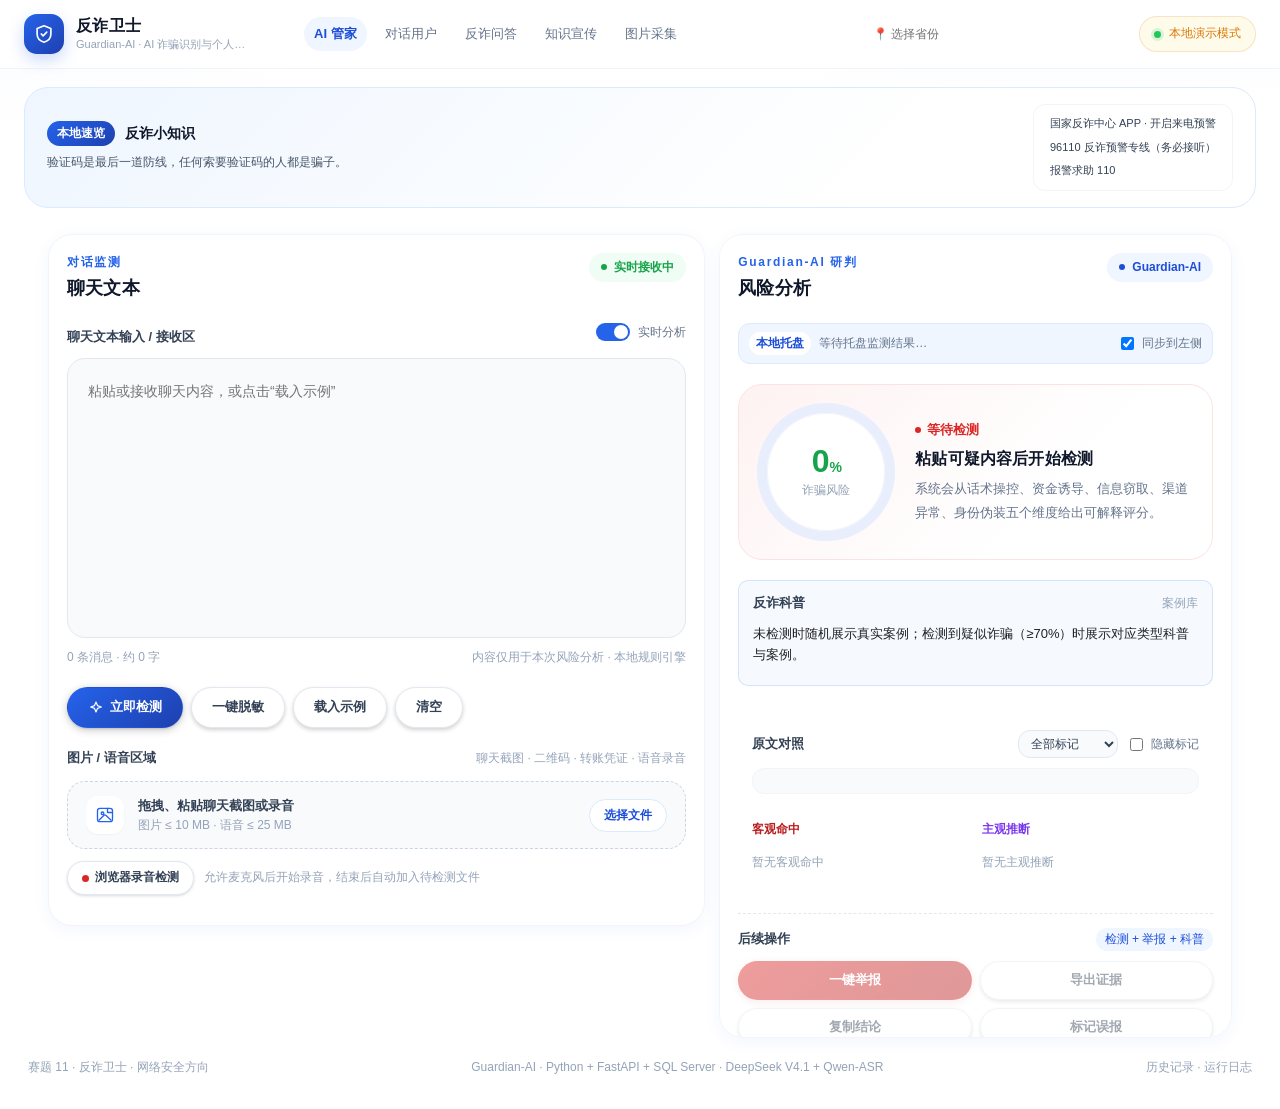
==== commit 08edd4fd: "feat: 科普板块15秒循环轮换+中等窗口响应式适配 - 科普板块每15秒自动轮换(低风险时随机展示不同类型,≥70%时保持对应类型); - 补充1400/1280/1120/980px四档medi" ====
--- a/HTML+CSS/html/index.html
+++ b/HTML+CSS/html/index.html
@@ -5,7 +5,7 @@
   <meta name="viewport" content="width=device-width, initial-scale=1.0" />
   <meta name="description" content="反诈卫士：面向青年与市民的 AI 诈骗识别助手，支持文本、图片、语音多模态风险研判、每日案例、反诈问答与知识宣传。" />
   <title>反诈卫士 · Guardian-AI 诈骗识别与个人信息保护助手</title>
-  <link rel="stylesheet" href="../css/style.css?v=1.5.2" />
+  <link rel="stylesheet" href="../css/style.css?v=1.5.3" />
 </head>
 
 <body>
@@ -555,7 +555,7 @@
 
   <div class="toast is-hidden" id="toast" role="status" aria-live="polite"></div>
 
-  <script src="../js/api.js?v=1.5.2"></script>
-  <script src="../js/app.js?v=1.5.2"></script>
+  <script src="../js/api.js?v=1.5.3"></script>
+  <script src="../js/app.js?v=1.5.3"></script>
 </body>
 </html>
--- a/HTML+CSS/css/style.css
+++ b/HTML+CSS/css/style.css
@@ -3654,3 +3654,39 @@
 .btn--sm:hover {
   box-shadow: 0 2px 6px rgba(0, 0, 0, 0.2);
 }
+
+/* ==================== 中等窗口响应式补充 ==================== */
+@media (max-width: 1400px) {
+  .workspace {
+    grid-template-columns: minmax(0, 1.1fr) minmax(340px, 0.9fr);
+    gap: 18px;
+  }
+  .panel { padding: 20px; }
+  .analysis-block { padding: 12px 14px; }
+}
+
+@media (max-width: 1280px) {
+  .workspace {
+    grid-template-columns: minmax(0, 1fr) minmax(320px, 0.78fr);
+    gap: 14px;
+  }
+  .panel { padding: 18px; }
+  .region-picker__input { width: 100px; font-size: 12px; }
+  .region-picker__badge { font-size: 12px; padding: 4px 10px; }
+  .site-nav__link { padding: 7px 10px; font-size: 13px; }
+  .brand__slogan { font-size: 11px; max-width: 180px; overflow: hidden; text-overflow: ellipsis; white-space: nowrap; }
+  .local-brief__desc { font-size: 12px; }
+  .local-brief__channels li { font-size: 11px; }
+}
+
+@media (max-width: 1120px) {
+  .panel--analysis { max-width: 100%; }
+  .science-block { padding: 12px 14px; }
+}
+
+@media (max-width: 980px) {
+  .region-picker { margin-right: 6px; }
+  .region-picker__input { width: 90px; }
+  .local-brief__inner { flex-direction: column; gap: 10px; }
+  .local-brief__channels { flex-direction: row; flex-wrap: wrap; gap: 8px; }
+}
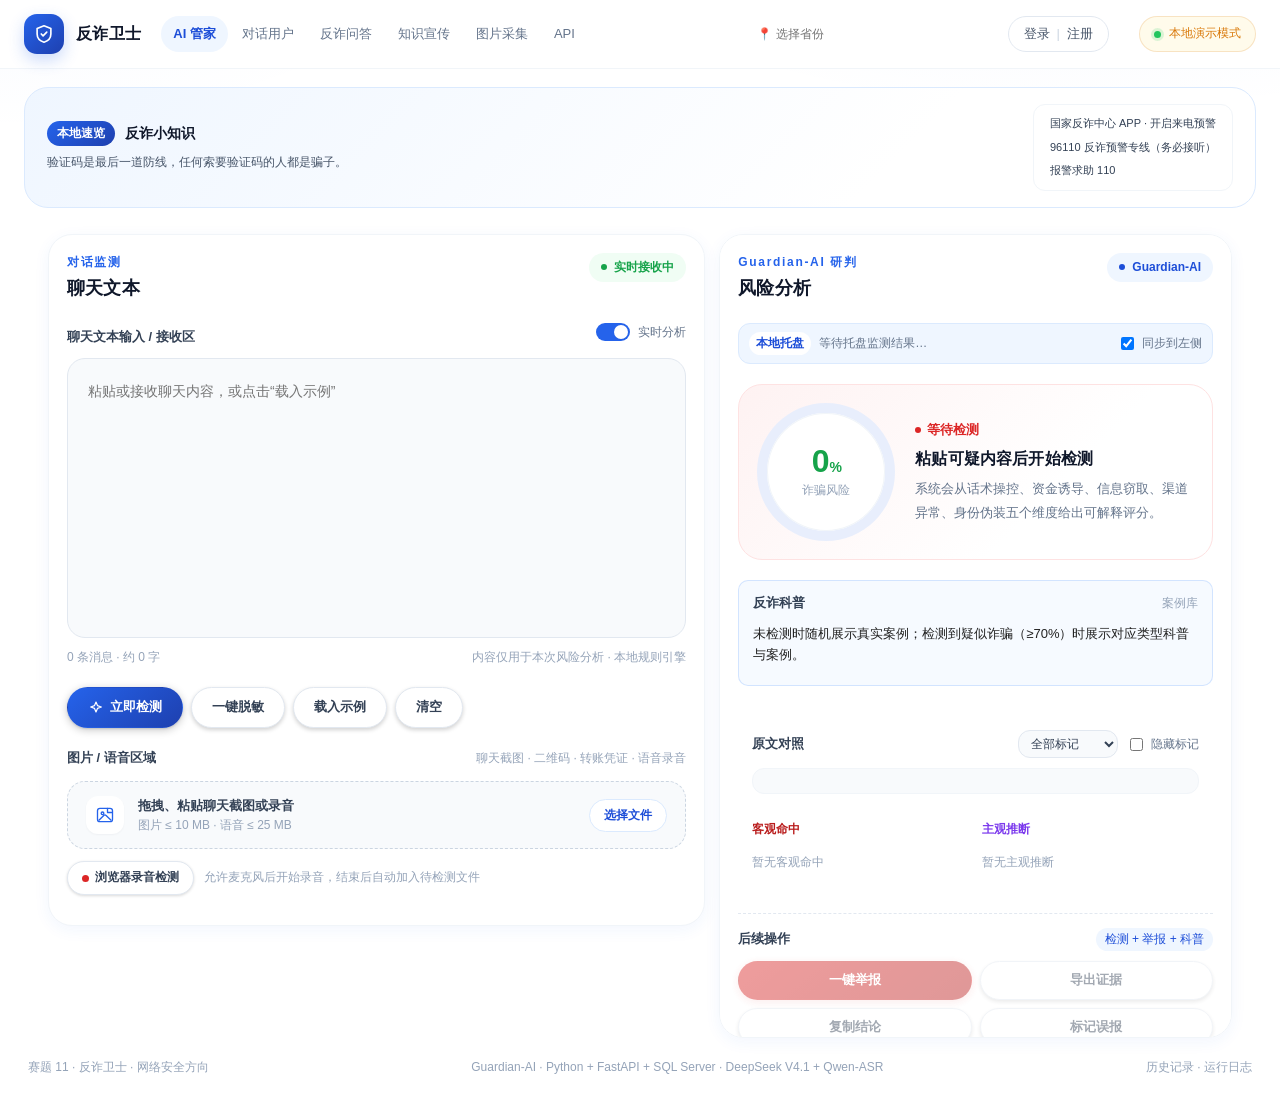
==== commit 934f2268: "feat: 新增用户中心与 OpenAI 兼容 API 接入" ====
--- a/HTML+CSS/html/index.html
+++ b/HTML+CSS/html/index.html
@@ -5,7 +5,7 @@
   <meta name="viewport" content="width=device-width, initial-scale=1.0" />
   <meta name="description" content="反诈卫士：面向青年与市民的 AI 诈骗识别助手，支持文本、图片、语音多模态风险研判、每日案例、反诈问答与知识宣传。" />
   <title>反诈卫士 · Guardian-AI 诈骗识别与个人信息保护助手</title>
-  <link rel="stylesheet" href="../css/style.css?v=1.5.3" />
+  <link rel="stylesheet" href="../css/style.css?v=1.6.0" />
 </head>
 
 <body>
@@ -34,6 +34,7 @@
         <a class="site-nav__link" href="#quiz" data-view-link="quiz">反诈问答</a>
         <a class="site-nav__link" href="#knowledge" data-view-link="knowledge">知识宣传</a>
         <a class="site-nav__link" href="#images" data-view-link="images">图片采集</a>
+        <a class="site-nav__link" id="nav-api" href="#api" data-view-link="api">API</a>
       </nav>
 
       <div class="region-picker" id="region-picker">
@@ -43,6 +44,21 @@
         <button class="region-picker__badge is-hidden" id="region-badge" type="button" title="点击重新选择">
           <span id="region-badge-text"></span>
           <span class="region-picker__close" aria-hidden="true">✕</span>
+        </button>
+      </div>
+
+      <div class="user-area" id="user-area">
+        <button class="user-area__guest" id="user-guest" type="button" aria-label="登录或注册">
+          <span id="user-login-link" data-auth-open="login" role="button" tabindex="0">登录</span>
+          <span class="user-area__sep" aria-hidden="true">|</span>
+          <span id="user-register-link" data-auth-open="register" role="button" tabindex="0">注册</span>
+        </button>
+        <button class="user-chip is-hidden" id="user-chip" type="button" aria-haspopup="dialog" aria-expanded="false">
+          <span class="user-chip__avatar" id="user-avatar" aria-hidden="true">G</span>
+          <span class="user-chip__text">
+            <span class="user-chip__name" id="user-name">用户</span>
+            <span class="user-chip__meta" id="user-meta">Guardian-AI</span>
+          </span>
         </button>
       </div>
 
@@ -465,7 +481,84 @@
       <div class="image-capture-grid" id="image-capture-grid"></div>
       <p class="empty-inline" id="image-capture-empty">还没有采集到图片。上传图片或从模拟聊天发送图片后，会出现在这里。</p>
     </section>
+
+    <!-- ==================== 视图六：API 接入 ==================== -->
+    <section class="view" id="view-api" aria-labelledby="api-title">
+      <div class="page-head">
+        <div class="page-head__heading">
+          <p class="panel__eyebrow">API 接入</p>
+          <h2 class="panel__title" id="api-title">OpenAI 兼容接口</h2>
+          <p class="field-note">支持所有 OpenAI 兼容格式。填写完成即自动同步到后端，并立即发起一次真实调用测试。</p>
+        </div>
+        <span class="api-state api-state--idle" id="api-state-badge">
+          <i aria-hidden="true"></i><span id="api-state-text">未配置</span>
+        </span>
+      </div>
+
+      <div class="api-layout">
+        <section class="panel api-card">
+          <div class="api-gate is-hidden" id="api-gate">
+            <p class="api-gate__title">登录后即可保存 API 配置</p>
+            <p class="api-gate__desc">API 地址与 Key 按用户隔离保存在 SQL Server 用户库；登录后自动恢复并检测连通性。</p>
+            <button class="btn btn--primary" id="api-gate-login" type="button">登录 / 注册</button>
+          </div>
+          <form class="api-form" id="api-form" autocomplete="off">
+            <label class="form-label" for="api-base-url">API 地址</label>
+            <input class="form-input" id="api-base-url" type="url" placeholder="https://api.openai.com/v1" spellcheck="false" />
+            <p class="api-field-tip">填写到版本号即可，例如 .../v1；末尾无需 /chat/completions。</p>
+
+            <label class="form-label" for="api-key">API Key</label>
+            <div class="api-key-row">
+              <input class="form-input" id="api-key" type="password" placeholder="sk-..." spellcheck="false" />
+              <button class="btn btn--ghost btn--sm" id="api-key-toggle" type="button">显示</button>
+            </div>
+            <p class="api-field-tip" id="api-key-tip">Key 仅保存在本机数据库，不会回显到页面。</p>
+
+            <div class="api-grid">
+              <div>
+                <label class="form-label" for="api-model">文本模型</label>
+                <input class="form-input" id="api-model" type="text" placeholder="gpt-4o-mini / deepseek-chat" spellcheck="false" />
+              </div>
+              <div>
+                <label class="form-label" for="api-vision-model">视觉模型（可选）</label>
+                <input class="form-input" id="api-vision-model" type="text" placeholder="留空则复用文本模型" spellcheck="false" />
+              </div>
+            </div>
+
+            <div class="api-form__actions">
+              <button class="btn btn--primary" id="api-save-btn" type="button">保存并测试</button>
+              <button class="btn btn--ghost" id="api-test-btn" type="button">测试连接</button>
+              <button class="btn btn--ghost" id="api-clear-btn" type="button">重置配置</button>
+            </div>
+            <p class="api-autosync" id="api-autosync"><span class="api-autosync__dot"></span>输入完成后自动同步</p>
+          </form>
+        </section>
+
+        <aside class="panel api-status-card">
+          <div class="analysis-block__head">
+            <h3 class="analysis-block__title">连接状态</h3>
+            <span class="api-status-pill" id="api-status-pill">未测试</span>
+          </div>
+          <dl class="api-status-list">
+            <div><dt>当前应用</dt><dd id="api-status-provider">本地规则 / .env</dd></div>
+            <div><dt>文本模型</dt><dd id="api-status-model">—</dd></div>
+            <div><dt>最近检测</dt><dd id="api-status-time">—</dd></div>
+            <div><dt>响应延迟</dt><dd id="api-status-latency">—</dd></div>
+          </dl>
+          <p class="api-status-message" id="api-status-message">登录后可保存并检测你的 OpenAI 兼容接口。</p>
+          <div class="api-tips">
+            <p class="api-tips__title">兼容说明</p>
+            <ul>
+              <li>请求路径按 <code>/chat/completions</code> 调用，鉴权使用 <code>Authorization: Bearer</code>。</li>
+              <li>登录时自动检测；连接失败时顶部 “API” 导航会闪烁粉色提醒。</li>
+              <li>连接正常后，文本、图片与语音分析会直接切换到你的接口。</li>
+            </ul>
+          </div>
+        </aside>
+      </div>
+    </section>
   </main>
+
 
   <!-- ==================== 页脚 ==================== -->
   <footer class="site-footer">
@@ -553,9 +646,65 @@
     </div>
   </div>
 
+
+  <!-- ==================== 登录 / 注册 / 个人信息 ==================== -->
+  <div class="modal is-hidden" id="auth-modal" role="dialog" aria-modal="true" aria-labelledby="auth-title">
+    <div class="modal__backdrop" data-close="auth-modal"></div>
+    <div class="modal__panel auth-modal__panel">
+      <div class="auth-hero">
+        <button class="icon-btn auth-hero__close" type="button" data-close="auth-modal" aria-label="关闭">×</button>
+        <p class="auth-hero__eyebrow">Guardian-AI 用户中心</p>
+        <h2 class="auth-hero__title" id="auth-title">账号登录</h2>
+        <p class="auth-hero__desc">邮箱账号 · 登录即注册</p>
+      </div>
+      <div class="modal__body auth-body">
+        <div class="auth-account is-hidden" id="auth-account">
+          <div class="auth-account__head">
+            <span class="auth-account__avatar" id="auth-account-avatar">G</span>
+            <div class="auth-account__info">
+              <strong id="auth-account-name">—</strong>
+              <p id="auth-account-role">普通用户</p>
+            </div>
+          </div>
+          <dl class="auth-account__list">
+            <div><dt>用户 ID</dt><dd id="auth-account-id">—</dd></div>
+            <div><dt>API 状态</dt><dd id="auth-account-api">未配置</dd></div>
+            <div><dt>最近登录</dt><dd id="auth-account-last">—</dd></div>
+          </dl>
+          <div class="auth-account__actions">
+            <button class="btn btn--primary" id="auth-goto-api" type="button">配置 API</button>
+            <button class="btn btn--ghost" id="auth-logout" type="button">退出登录</button>
+          </div>
+        </div>
+
+        <form class="auth-form" id="auth-form" autocomplete="on">
+          <div class="auth-tabs" role="tablist">
+            <button class="auth-tab is-active" type="button" data-auth-mode="login">账号登录</button>
+            <button class="auth-tab" type="button" data-auth-mode="register">注册</button>
+          </div>
+          <label class="form-label" for="auth-username">邮箱 / 用户名</label>
+          <input class="form-input" id="auth-username" type="text" placeholder="请输入邮箱地址" autocomplete="username" />
+          <label class="form-label" for="auth-password">密码</label>
+          <div class="auth-password-row">
+            <input class="form-input" id="auth-password" type="password" placeholder="请输入密码（至少 6 位）" autocomplete="current-password" />
+            <button class="btn btn--ghost btn--sm" id="auth-password-toggle" type="button">显示</button>
+          </div>
+          <label class="auth-privacy">
+            <input type="checkbox" id="auth-privacy" />
+            <span>我已阅读并同意 <a href="#" id="auth-privacy-link">隐私政策</a></span>
+          </label>
+          <p class="auth-hint" id="auth-hint">如果数据库中没有该邮箱，将自动注册并登录。</p>
+          <p class="auth-message is-hidden" id="auth-message" role="status"></p>
+          <button class="btn btn--primary auth-submit" id="auth-submit" type="submit">登录</button>
+        </form>
+      </div>
+    </div>
+  </div>
+
   <div class="toast is-hidden" id="toast" role="status" aria-live="polite"></div>
 
-  <script src="../js/api.js?v=1.5.3"></script>
-  <script src="../js/app.js?v=1.5.3"></script>
+  <script src="../js/api.js?v=1.6.0"></script>
+  <script src="../js/app.js?v=1.6.0"></script>
+  <script src="../js/user.js?v=1.6.0"></script>
 </body>
 </html>
--- a/HTML+CSS/css/style.css
+++ b/HTML+CSS/css/style.css
@@ -3690,3 +3690,454 @@
   .local-brief__inner { flex-direction: column; gap: 10px; }
   .local-brief__channels { flex-direction: row; flex-wrap: wrap; gap: 8px; }
 }
+
+/* ==========================================================================
+   用户中心 · 顶部个人信息与登录注册
+   ========================================================================== */
+.user-area {
+  position: relative;
+  display: flex;
+  align-items: center;
+  margin-left: auto;
+  flex-shrink: 0;
+}
+
+.site-header .guard-status { margin-left: 10px; }
+
+.user-area__guest {
+  display: inline-flex;
+  align-items: center;
+  gap: 7px;
+  padding: 7px 15px;
+  font-size: 13px;
+  color: var(--gray-600);
+  background: var(--white);
+  border: 1px solid var(--gray-200);
+  border-radius: var(--radius-pill);
+  cursor: pointer;
+  transition: color 0.2s ease, border-color 0.2s ease, box-shadow 0.2s ease;
+}
+
+.user-area__guest:hover {
+  color: var(--blue-700);
+  border-color: rgba(37, 99, 235, 0.35);
+  box-shadow: 0 4px 14px rgba(37, 99, 235, 0.12);
+}
+
+.user-area__guest span[role="button"]:focus-visible {
+  outline: 2px solid var(--blue-600);
+  outline-offset: 3px;
+  border-radius: 4px;
+}
+
+.user-area__sep { color: var(--gray-300); }
+
+.user-chip {
+  display: flex;
+  align-items: center;
+  gap: 9px;
+  max-width: 220px;
+  padding: 6px 14px 6px 6px;
+  text-align: left;
+  background: linear-gradient(135deg, rgba(37, 99, 235, 0.1), rgba(124, 58, 237, 0.08));
+  border: 1px solid rgba(37, 99, 235, 0.18);
+  border-radius: var(--radius-pill);
+  cursor: pointer;
+  transition: box-shadow 0.2s ease, transform 0.2s ease;
+}
+
+.user-chip:hover {
+  box-shadow: 0 6px 18px rgba(37, 99, 235, 0.16);
+  transform: translateY(-1px);
+}
+
+.user-chip__avatar {
+  display: grid;
+  place-items: center;
+  width: 28px;
+  height: 28px;
+  flex-shrink: 0;
+  font-size: 13px;
+  font-weight: 700;
+  color: var(--white);
+  background: linear-gradient(140deg, var(--blue-600), #7c3aed);
+  border-radius: 50%;
+}
+
+.user-chip__text {
+  display: flex;
+  flex-direction: column;
+  min-width: 0;
+  line-height: 1.25;
+}
+
+.user-chip__name {
+  overflow: hidden;
+  font-size: 12.5px;
+  font-weight: 600;
+  color: var(--gray-800);
+  text-overflow: ellipsis;
+  white-space: nowrap;
+}
+
+.user-chip__meta {
+  overflow: hidden;
+  font-size: 10.5px;
+  color: var(--gray-400);
+  text-overflow: ellipsis;
+  white-space: nowrap;
+}
+
+/* API 连接异常：顶部导航粉色闪烁 */
+@keyframes apiAlertPink {
+  0%, 100% {
+    color: #db2777;
+    background-color: rgba(236, 72, 153, 0.12);
+    box-shadow: 0 0 0 0 rgba(236, 72, 153, 0.4);
+  }
+  50% {
+    color: var(--white);
+    background-color: #ec4899;
+    box-shadow: 0 0 0 7px rgba(236, 72, 153, 0);
+  }
+}
+
+.site-nav__link.is-api-alert {
+  font-weight: 700;
+  animation: apiAlertPink 1.35s ease-in-out infinite;
+}
+
+.site-nav__link.is-api-alert:hover {
+  color: var(--white);
+  background-color: #ec4899;
+  animation-play-state: paused;
+}
+
+/* ==========================================================================
+   API 接入页
+   ========================================================================== */
+.api-layout {
+  display: grid;
+  grid-template-columns: minmax(0, 1.5fr) minmax(300px, 0.85fr);
+  gap: 20px;
+  align-items: start;
+}
+
+.api-card,
+.api-status-card { padding: 24px; }
+
+.api-form {
+  display: flex;
+  flex-direction: column;
+  gap: 6px;
+}
+
+.api-form .form-label { margin-top: 12px; }
+.api-form .form-label:first-child { margin-top: 0; }
+
+.api-key-row {
+  display: flex;
+  gap: 8px;
+  align-items: center;
+}
+
+.api-key-row .form-input { flex: 1; min-width: 0; }
+
+.api-grid {
+  display: grid;
+  grid-template-columns: 1fr 1fr;
+  gap: 16px;
+  margin-top: 4px;
+}
+
+.api-field-tip {
+  margin: 2px 0 0;
+  font-size: 11.5px;
+  line-height: 1.6;
+  color: var(--gray-400);
+}
+
+.api-form__actions {
+  display: flex;
+  flex-wrap: wrap;
+  gap: 10px;
+  margin-top: 18px;
+}
+
+.api-autosync {
+  display: flex;
+  align-items: center;
+  gap: 7px;
+  margin: 14px 0 0;
+  font-size: 12px;
+  color: var(--gray-400);
+}
+
+.api-autosync__dot {
+  width: 7px;
+  height: 7px;
+  flex-shrink: 0;
+  background-color: var(--gray-300);
+  border-radius: 50%;
+}
+
+.api-autosync--loading { color: var(--blue-600); }
+.api-autosync--loading .api-autosync__dot {
+  background-color: var(--blue-600);
+  animation: pulse 1.1s ease-in-out infinite;
+}
+.api-autosync--ok { color: var(--green-600); }
+.api-autosync--ok .api-autosync__dot { background-color: var(--green-500); }
+.api-autosync--error { color: #db2777; }
+.api-autosync--error .api-autosync__dot { background-color: #ec4899; }
+
+.api-gate {
+  display: flex;
+  flex-direction: column;
+  align-items: flex-start;
+  gap: 8px;
+  padding: 22px 24px;
+  background: linear-gradient(135deg, rgba(37, 99, 235, 0.06), rgba(124, 58, 237, 0.05));
+  border: 1px dashed rgba(37, 99, 235, 0.32);
+  border-radius: var(--radius-lg);
+}
+
+.api-gate__title { font-size: 15px; font-weight: 700; color: var(--gray-800); }
+.api-gate__desc { font-size: 12.5px; line-height: 1.7; color: var(--gray-500); }
+.api-gate .btn { margin-top: 6px; }
+
+.api-state {
+  display: inline-flex;
+  align-items: center;
+  gap: 8px;
+  flex-shrink: 0;
+  padding: 7px 14px;
+  font-size: 12px;
+  font-weight: 600;
+  border-radius: var(--radius-pill);
+  border: 1px solid transparent;
+}
+
+.api-state i {
+  width: 7px;
+  height: 7px;
+  border-radius: 50%;
+  background-color: currentColor;
+}
+
+.api-state--idle { color: var(--gray-500); background: var(--gray-50); border-color: var(--gray-100); }
+.api-state--ok { color: var(--green-600); background: var(--green-50); border-color: rgba(22, 163, 74, 0.18); }
+.api-state--ok i { animation: pulse 2.4s ease-in-out infinite; }
+.api-state--error { color: #db2777; background: rgba(236, 72, 153, 0.1); border-color: rgba(236, 72, 153, 0.24); }
+
+.api-status-pill {
+  padding: 4px 12px;
+  font-size: 11.5px;
+  font-weight: 600;
+  color: var(--gray-500);
+  background: var(--gray-50);
+  border: 1px solid var(--gray-100);
+  border-radius: var(--radius-pill);
+}
+
+.api-status-pill--ok { color: var(--green-600); background: var(--green-50); border-color: rgba(22, 163, 74, 0.18); }
+.api-status-pill--error { color: #db2777; background: rgba(236, 72, 153, 0.1); border-color: rgba(236, 72, 153, 0.24); }
+
+.api-status-list {
+  display: flex;
+  flex-direction: column;
+  margin: 14px 0 0;
+}
+
+.api-status-list > div {
+  display: flex;
+  align-items: center;
+  justify-content: space-between;
+  gap: 14px;
+  padding: 10px 0;
+  border-bottom: 1px dashed var(--gray-100);
+}
+
+.api-status-list dt { font-size: 12px; color: var(--gray-400); }
+.api-status-list dd {
+  margin: 0;
+  overflow: hidden;
+  font-size: 12.5px;
+  font-weight: 600;
+  color: var(--gray-700);
+  text-align: right;
+  text-overflow: ellipsis;
+  white-space: nowrap;
+}
+
+.api-status-message {
+  margin: 14px 0 0;
+  padding: 11px 13px;
+  font-size: 12px;
+  line-height: 1.7;
+  color: var(--gray-500);
+  background: var(--gray-50);
+  border-radius: var(--radius-md);
+}
+
+.api-status-message.is-error {
+  color: #be185d;
+  background: rgba(236, 72, 153, 0.08);
+}
+
+.api-tips { margin-top: 18px; }
+.api-tips__title { margin: 0 0 8px; font-size: 12.5px; font-weight: 700; color: var(--gray-700); }
+.api-tips ul { display: flex; flex-direction: column; gap: 7px; margin: 0; padding-left: 18px; }
+.api-tips li { font-size: 11.5px; line-height: 1.65; color: var(--gray-400); }
+.api-tips code {
+  padding: 1px 5px;
+  font-size: 11px;
+  color: var(--blue-700);
+  background: var(--blue-50);
+  border-radius: 4px;
+}
+
+/* ==========================================================================
+   登录 / 注册 / 个人信息弹窗
+   ========================================================================== */
+.auth-modal__panel {
+  width: min(440px, 100%);
+  padding: 0;
+  overflow: hidden;
+}
+
+.auth-hero {
+  position: relative;
+  padding: 30px 30px 26px;
+  text-align: center;
+  color: var(--white);
+  background: linear-gradient(135deg, #4f7cf7 0%, #6f5bf0 55%, #9a6bf2 100%);
+}
+
+.auth-hero__close {
+  position: absolute;
+  top: 12px;
+  right: 12px;
+  color: rgba(255, 255, 255, 0.9);
+  background: rgba(255, 255, 255, 0.14);
+}
+
+.auth-hero__close:hover { background: rgba(255, 255, 255, 0.26); }
+.auth-hero__eyebrow { margin: 0; font-size: 11px; letter-spacing: 0.12em; text-transform: uppercase; opacity: 0.78; }
+.auth-hero__title { margin: 8px 0 0; font-size: 23px; font-weight: 700; letter-spacing: 0.06em; }
+.auth-hero__desc { margin: 7px 0 0; font-size: 12px; opacity: 0.78; }
+
+.auth-body { padding: 20px 28px 28px; gap: 8px; }
+
+.auth-tabs {
+  display: grid;
+  grid-template-columns: 1fr 1fr;
+  gap: 0;
+  margin-bottom: 8px;
+  border-bottom: 1px solid var(--gray-100);
+}
+
+.auth-tab {
+  padding: 11px 4px;
+  font-size: 14px;
+  font-weight: 500;
+  color: var(--gray-400);
+  background: none;
+  border: 0;
+  border-bottom: 2px solid transparent;
+  cursor: pointer;
+  transition: color 0.2s ease, border-color 0.2s ease;
+}
+
+.auth-tab:hover { color: var(--blue-700); }
+.auth-tab.is-active { font-weight: 700; color: var(--blue-700); border-bottom-color: var(--blue-600); }
+
+.auth-form { display: flex; flex-direction: column; gap: 6px; }
+.auth-form .form-label { margin-top: 10px; }
+
+.auth-password-row { display: flex; gap: 8px; align-items: center; }
+.auth-password-row .form-input { flex: 1; min-width: 0; }
+
+.auth-privacy {
+  display: flex;
+  align-items: flex-start;
+  gap: 8px;
+  margin-top: 12px;
+  font-size: 12px;
+  line-height: 1.6;
+  color: var(--gray-500);
+  cursor: pointer;
+}
+
+.auth-privacy input { margin-top: 2px; accent-color: var(--blue-600); }
+.auth-privacy a { color: var(--blue-700); }
+
+.auth-hint { margin: 4px 0 0; font-size: 11.5px; line-height: 1.6; color: var(--gray-400); }
+
+.auth-message {
+  margin: 4px 0 0;
+  padding: 9px 12px;
+  font-size: 12px;
+  line-height: 1.6;
+  color: #be185d;
+  background: rgba(236, 72, 153, 0.08);
+  border-radius: var(--radius-md);
+}
+
+.auth-submit { width: 100%; height: 44px; margin-top: 10px; font-size: 14px; }
+
+.auth-account { display: flex; flex-direction: column; gap: 16px; }
+.auth-account__head { display: flex; align-items: center; gap: 12px; }
+
+.auth-account__avatar {
+  display: grid;
+  place-items: center;
+  width: 48px;
+  height: 48px;
+  font-size: 20px;
+  font-weight: 700;
+  color: var(--white);
+  background: linear-gradient(140deg, var(--blue-600), #7c3aed);
+  border-radius: 50%;
+}
+
+.auth-account__info strong { display: block; font-size: 14px; color: var(--gray-800); }
+.auth-account__info p { margin: 3px 0 0; font-size: 11.5px; color: var(--gray-400); }
+
+.auth-account__list { display: flex; flex-direction: column; margin: 0; }
+.auth-account__list > div {
+  display: flex;
+  justify-content: space-between;
+  gap: 12px;
+  padding: 10px 0;
+  border-bottom: 1px dashed var(--gray-100);
+}
+.auth-account__list dt { font-size: 12px; color: var(--gray-400); }
+.auth-account__list dd { margin: 0; font-size: 12.5px; font-weight: 600; color: var(--gray-700); text-align: right; }
+.auth-account__list dd.is-error { color: #db2777; }
+.auth-account__actions { display: flex; gap: 10px; }
+.auth-account__actions .btn { flex: 1; }
+
+@media (max-width: 1500px) {
+  .site-header__inner { gap: 20px; }
+  .site-nav { gap: 2px; }
+  .site-nav__link { padding: 8px 12px; }
+}
+
+@media (max-width: 1280px) {
+  .brand__slogan { display: none; }
+  .user-chip { max-width: 160px; }
+}
+
+@media (max-width: 1080px) {
+  .api-layout { grid-template-columns: 1fr; }
+  .api-grid { grid-template-columns: 1fr; }
+}
+
+@media (max-width: 760px) {
+  .user-area__guest { padding: 6px 10px; font-size: 12px; }
+  .user-chip__meta { display: none; }
+  .api-card,
+  .api-status-card { padding: 18px; }
+  .auth-body { padding: 18px 20px 22px; }
+}
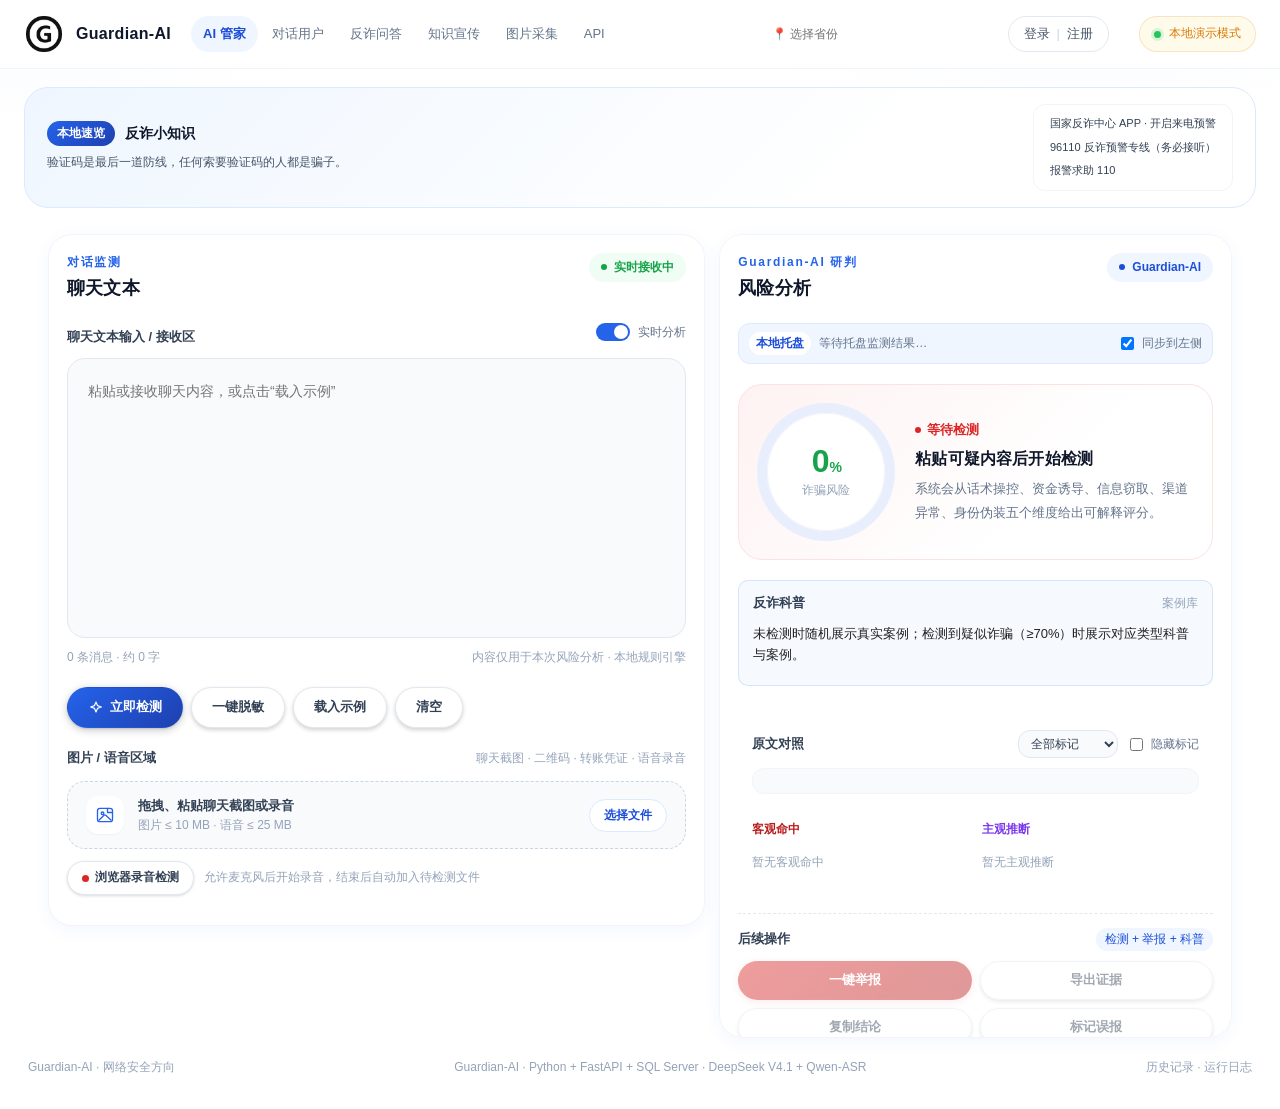
==== commit e4da96b5: "feat: Guardian-AI 品牌图标、安装包与项目目录整理" ====
--- a/HTML+CSS/html/index.html
+++ b/HTML+CSS/html/index.html
@@ -3,27 +3,22 @@
 <head>
   <meta charset="UTF-8" />
   <meta name="viewport" content="width=device-width, initial-scale=1.0" />
-  <meta name="description" content="反诈卫士：面向青年与市民的 AI 诈骗识别助手，支持文本、图片、语音多模态风险研判、每日案例、反诈问答与知识宣传。" />
-  <title>反诈卫士 · Guardian-AI 诈骗识别与个人信息保护助手</title>
-  <link rel="stylesheet" href="../css/style.css?v=1.6.0" />
+  <meta name="description" content="Guardian-AI：面向青年与市民的 AI 诈骗识别助手，支持文本、图片、语音多模态风险研判、每日案例、反诈问答与知识宣传。" />
+  <title>Guardian-AI · AI 诈骗识别与个人信息保护助手</title>
+  <link rel="stylesheet" href="../css/style.css?v=1.6.3" />
+  <link rel="icon" type="image/png" href="../assets/guardian-icon.png" />
 </head>
 
 <body>
-  <h1 class="visually-hidden">反诈卫士 · 诈骗风险监测与防骗学习平台</h1>
+  <h1 class="visually-hidden">Guardian-AI · 诈骗风险监测与防骗学习平台</h1>
 
   <!-- ==================== 顶部导航栏 ==================== -->
   <header class="site-header">
     <div class="site-header__inner">
-      <a class="brand" href="index.html" aria-label="反诈卫士首页">
-        <span class="brand__logo" aria-hidden="true">
-          <svg viewBox="0 0 24 24" fill="none" stroke="currentColor" stroke-width="1.8"
-            stroke-linecap="round" stroke-linejoin="round">
-            <path d="M12 3 4.5 6v6c0 4.2 3.1 7.6 7.5 9 4.4-1.4 7.5-4.8 7.5-9V6L12 3Z" />
-            <path d="m9 12 2 2 4-4" />
-          </svg>
-        </span>
+      <a class="brand" href="index.html" aria-label="Guardian-AI 首页">
+        <span class="brand__logo brand__logo--image" aria-hidden="true"><img src="../assets/guardian-icon.png" alt="" /></span>
         <span class="brand__text">
-          <span class="brand__name">反诈卫士</span>
+          <span class="brand__name">Guardian-AI</span>
           <span class="brand__slogan">Guardian-AI · AI 诈骗识别与个人信息保护助手</span>
         </span>
       </a>
@@ -562,7 +557,7 @@
 
   <!-- ==================== 页脚 ==================== -->
   <footer class="site-footer">
-    <p>赛题 11 · 反诈卫士 · 网络安全方向</p>
+    <p>Guardian-AI · 网络安全方向</p>
     <p>Guardian-AI · Python + FastAPI + SQL Server · DeepSeek V4.1 + Qwen-ASR</p>
     <p class="site-footer__links">
       <a href="history.html">历史记录</a>
@@ -668,6 +663,7 @@
           </div>
           <dl class="auth-account__list">
             <div><dt>用户 ID</dt><dd id="auth-account-id">—</dd></div>
+            <div><dt>数据键</dt><dd id="auth-account-key">—</dd></div>
             <div><dt>API 状态</dt><dd id="auth-account-api">未配置</dd></div>
             <div><dt>最近登录</dt><dd id="auth-account-last">—</dd></div>
           </dl>
@@ -703,8 +699,8 @@
 
   <div class="toast is-hidden" id="toast" role="status" aria-live="polite"></div>
 
-  <script src="../js/api.js?v=1.6.0"></script>
-  <script src="../js/app.js?v=1.6.0"></script>
-  <script src="../js/user.js?v=1.6.0"></script>
+  <script src="../js/api.js?v=1.6.3"></script>
+  <script src="../js/app.js?v=1.6.3"></script>
+  <script src="../js/user.js?v=1.6.3"></script>
 </body>
 </html>
--- a/HTML+CSS/css/style.css
+++ b/HTML+CSS/css/style.css
@@ -1,5 +1,5 @@
 /* ==========================================================================
-   反诈卫士 · AI 诈骗识别与个人信息保护助手
+   Guardian-AI · AI 诈骗识别与个人信息保护助手
    风格：简约蓝色 / 圆润 UI / 居中规整
    说明：基础字号 14px，字体优先使用微软雅黑
    ========================================================================== */
@@ -4141,3 +4141,18 @@
   .api-status-card { padding: 18px; }
   .auth-body { padding: 18px 20px 22px; }
 }
+
+
+/* Guardian-AI 品牌图标（沿用 G 圆环） */
+.brand__logo--image {
+  padding: 0;
+  overflow: hidden;
+  background: transparent;
+  box-shadow: none;
+}
+.brand__logo--image img {
+  display: block;
+  width: 100%;
+  height: 100%;
+  object-fit: contain;
+}
